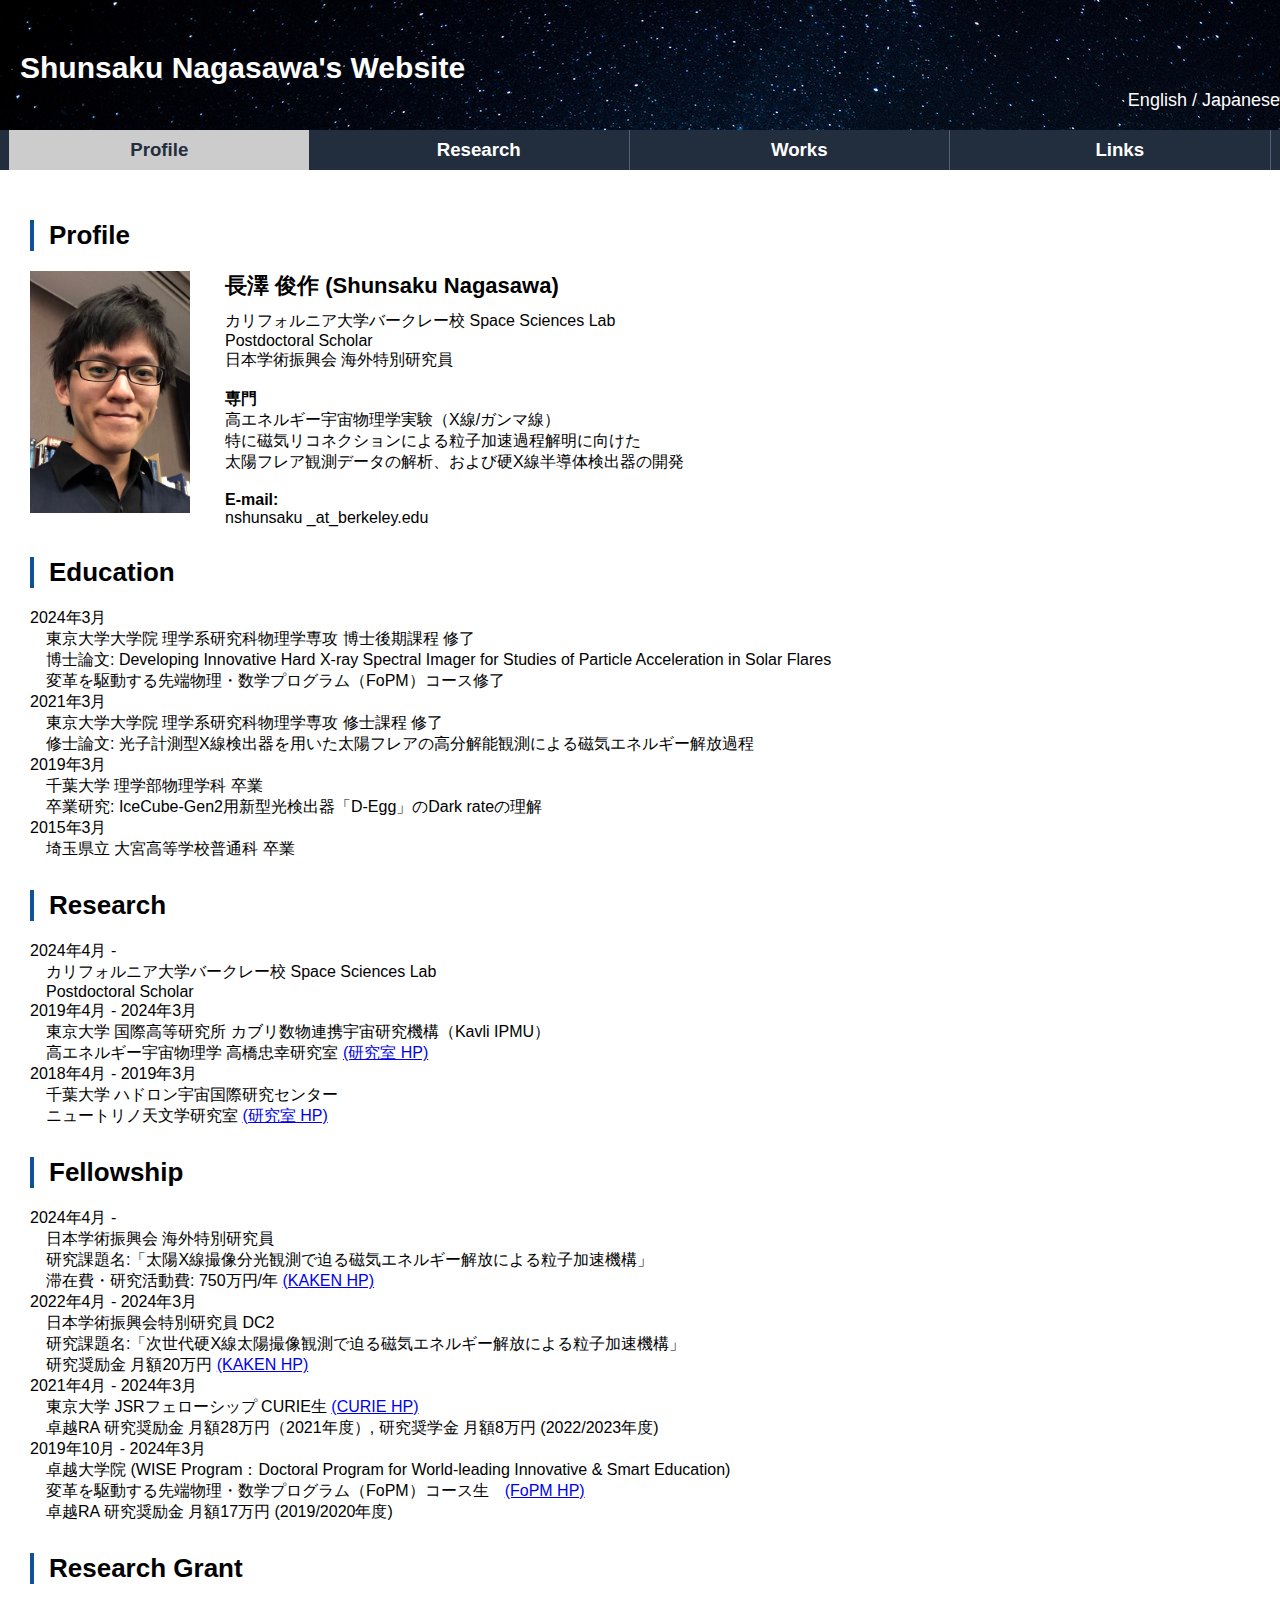
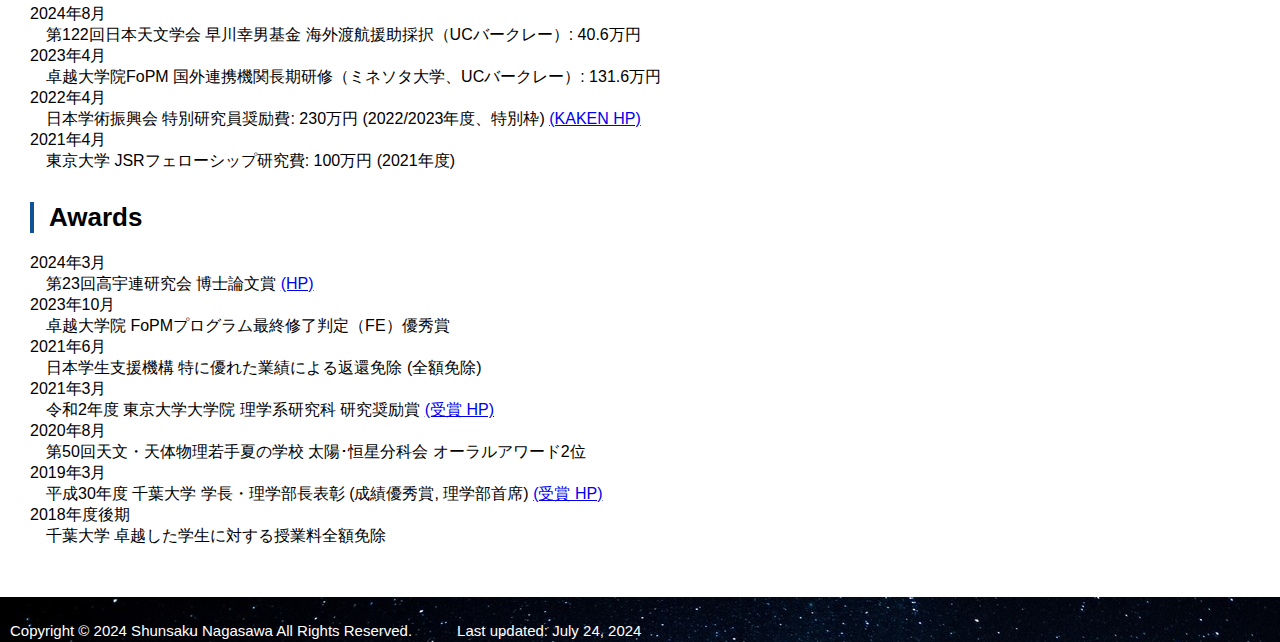
==== index.html @ 5d2abe1d "ver 20240816" ====
<!DOCTYPE html>
<html>
<head>
  <meta charset="utf-8">
  <meta http-equiv="X-UA-Compatible" content="IE=edge">
  <meta name="viewport" content="width=device-width,initial-scale=1">
  <meta name="keywords" content="長澤,俊作,Kavli IPMU,物理,宇宙,ホームページ,Shunsaku,Nagasawa">
  <meta name="description" content="This is a Shunsaku Nagasawa's Website. I'm a PostDoctoral Scholar of Space Sciences Laboratory at the University of California, Berkeley. Main research topic is High-Energy Astrophysics, especially the development of hard X-ray detector and the analysis of observational data of solar flares.">
  <title>Shunsaku Nagasawa's Website</title>
  <Link rel="stylesheet" href="css/style.css">
  <script src="https://code.jquery.com/jquery-3.2.1.min.js"></script>
  <script type="text/javascript" src="js/script.js"></script>
</head>
<body>
  <header>
  <h1 class="bg"><br>
    Shunsaku Nagasawa's Website<br>
  </h1>
  <h6><p align="right" style="color:white"><a class="noline" href="./en/index.html">English</a> / <a class="noline" href="./index.html">Japanese</a>　</p> </h6>
  </header>

  <div class="tab-area">
    <div class="tab active">
      Profile
    </div>
    <div class="tab">
      Research
    </div>
    <div class="tab">
      Works
    </div>
    <div class="tab">
      Links
    </div>
  </div>
  </div>
  <div class="content-area">
    <article>
    <div class="content show">
      <h2>Profile</h2>
      <section>
      <figure1><img src="image/profile_picture.jpg" alt="Profile Picture" width="160" height="242"></figure1>
      <h3>長澤 俊作 (Shunsaku Nagasawa)</h3>
      <p>
        カリフォルニア大学バークレー校 <br class="br-sp"/>Space Sciences Lab<br>
        Postdoctoral Scholar<br>
        日本学術振興会 海外特別研究員<br>
      </p>
      <p><br>
        <h4>専門</h4>
        高エネルギー宇宙物理学実験（X線/ガンマ線）<br>
        特に磁気リコネクションによる粒子加速過程<br class="br-sp"/>解明に向けた<br class="br-pc"/>太陽フレア観測データの解析、<br class="br-sp"/>および硬X線半導体検出器の開発
      </p>
      <p><br>
        <h4>E-mail:</h4>
        nshunsaku _at_berkeley.edu
      </p>
      <!-- <p><br>
        <h4>Research Map: </h4>
        <a href="https://researchmap.jp/shunsaku_nagasawa" target="_blank"> https://researchmap.jp/shunsaku_nagasawa</a><br>
      </p> -->
      </section>
      <section style="clear:both;">
       <h2>Education</h2>
       <p>
        2024年3月 <br>
         <p class="htab">東京大学大学院 理学系研究科物理学専攻<br class="br-sp"/> 博士後期課程 修了<br>
         博士論文: Developing Innovative Hard X-ray Spectral Imager for Studies of Particle Acceleration in Solar Flares<br>
         変革を駆動する先端物理・数学プログラム（FoPM）コース修了<br></p>
         2021年3月 <br>
         <p class="htab">東京大学大学院 理学系研究科物理学専攻<br class="br-sp"/> 修士課程 修了<br>
         修士論文: 光子計測型X線検出器を用いた<br class="br-sp"/>太陽フレアの高分解能観測による<br class="br-sp"/>磁気エネルギー解放過程<br></p>
         2019年3月<br>
         <p class="htab">千葉大学 理学部物理学科 卒業<br>
         卒業研究: IceCube-Gen2用新型光検出器「D-Egg」のDark rateの理解 <br></p>
         2015年3月<br></p>
         <p class="htab">埼玉県立 大宮高等学校普通科 卒業<br></p>
       </p>
      </section>
      <section>
        <h2>Research</h2>
        <p>
          2024年4月 - <br>
          <p class="htab">カリフォルニア大学バークレー校 <br class="br-sp"/>Space Sciences Lab<br>
          Postdoctoral Scholar<br></p>
          2019年4月 - 2024年3月<br>
          <p class="htab">東京大学 国際高等研究所<br class="br-sp"/> カブリ数物連携宇宙研究機構（Kavli IPMU）<br>
          高エネルギー宇宙物理学 高橋忠幸研究室
           <a href="https://member.ipmu.jp/takahashi_lab_UT/" target="_blank">(研究室 HP)</a> <br></p>
          2018年4月 - 2019年3月<br>
          <p class="htab">千葉大学 ハドロン宇宙国際研究センター<br>
          ニュートリノ天文学研究室
          <a href="http://www.icehap.chiba-u.jp/education/laboratory/yoshidalab.html" target="_blank">(研究室 HP)</a><br>
        </p>
      </section>
      <section>
        <h2>Fellowship</h2>
        <p>
          2024年4月 - <br>
          <p class="htab">日本学術振興会 海外特別研究員<br>
            研究課題名:「太陽X線撮像分光観測で迫る磁気エネルギー解放による粒子加速機構」<br>
            滞在費・研究活動費: 750万円/年 <a href="https://kaken.nii.ac.jp/ja/grant/KAKENHI-PROJECT-22J12583/" target="_blank">(KAKEN HP)</a><br></p>
          2022年4月 - 2024年3月<br>
          <p class="htab">日本学術振興会特別研究員 DC2<br>
            研究課題名:「次世代硬X線太陽撮像観測で迫る磁気エネルギー解放による粒子加速機構」<br>
            研究奨励金 月額20万円 <a href="https://kaken.nii.ac.jp/ja/grant/KAKENHI-PROJECT-22KJ0873/" target="_blank">(KAKEN HP)</a><br></p>
          2021年4月 - 2024年3月<br>
          <p class="htab">東京大学 JSRフェローシップ CURIE生 <a href="https://curie.phys.s.u-tokyo.ac.jp/" target="_blank">(CURIE HP)</a><br>
          卓越RA 研究奨励金 月額28万円（2021年度）, 研究奨学金 月額8万円 (2022/2023年度)
          </p>
          2019年10月 - 2024年3月<br>
          <p class="htab">卓越大学院 <br class="br-sp"/>(WISE Program：Doctoral Program for World-leading Innovative & Smart Education)<br>
          変革を駆動する先端物理・数学プログラム（FoPM）コース生　<a href="https://www.s.u-tokyo.ac.jp/ja/FoPM/" target="_blank">(FoPM HP)</a><br>
          卓越RA 研究奨励金 月額17万円 (2019/2020年度)
        </p>
        </p>
      </section>
      <section>
        <h2>Research Grant</h2>
        <p>
          2024年8月<br>
          <p class="htab">第122回日本天文学会 早川幸男基金 海外渡航援助採択（UCバークレー）: 40.6万円<br></p>
          2023年4月<br>
          <p class="htab">卓越大学院FoPM 国外連携機関長期研修（ミネソタ大学、UCバークレー）: 131.6万円<br></p>
          2022年4月<br>
          <p class="htab">日本学術振興会 特別研究員奨励費: 230万円 (2022/2023年度、特別枠) <a href="https://kaken.nii.ac.jp/ja/grant/KAKENHI-PROJECT-22KJ0873/" target="_blank">(KAKEN HP)</a><br></p>
          2021年4月<br>
          <p class="htab">東京大学 JSRフェローシップ研究費: 100万円 (2021年度)<br>
        </p>
        </p>
      </section>
      <section>
         <h2>Awards</h2>
         <p>
          2024年3月<br>
          <p class="htab">第23回高宇連研究会 博士論文賞
          <a href="https://heapa.isas.jaxa.jp/workshop/" target="_blank">(HP)</a> <br></p>
          2023年10月<br>
          <p class="htab">卓越大学院 FoPMプログラム最終修了判定（FE）優秀賞</p>
           2021年6月<br>
           <p class="htab">日本学生支援機構<br class="br-sp"/> 特に優れた業績による返還免除 (全額免除)<br></p>
           2021年3月<br>
           <p class="htab">令和2年度 東京大学大学院 理学系研究科<br class="br-sp"/> 研究奨励賞
             <a href="https://warp.ndl.go.jp/info:ndljp/pid/12972979/www.s.u-tokyo.ac.jp/ja/awards/encouragement/R2.html" target="_blank">(受賞 HP)</a> <br></p>
           2020年8月<br>
           <p class="htab">第50回天文・天体物理若手夏の学校<br class="br-sp"/> 太陽･恒星分科会 オーラルアワード2位 <br></p>
           2019年3月<br>
           <p class="htab">平成30年度 千葉大学<br class="br-sp"/> 学長・理学部長表彰 (成績優秀賞, 理学部首席)
           <a href="https://www.chiba-u.ac.jp/campus-life/commendation/commendation_01.html" target="_blank">(受賞 HP)</a> <br></p>
           2018年度後期<br>
           <p class="htab">千葉大学<br class="br-sp"/> 卓越した学生に対する授業料全額免除<br></p>
         </p>
       </section>
     </div>
   </article>

     <article>
       <div class="content">
         Under Construction...
       <!-- <h2>FOXSI Sounding Rocket</h2>
         <p> <figure2><img src="image/FOXSI.jpg" alt="Profile Picture" width="1200" height="400"></figure2>  <br> <br></p>
          <h7>
           <p>
           　宇宙における粒子加速に伴う非熱的放射は、超新星残骸や活動銀河核、銀河団など様々なプラズマスケールで観測されている。これらを理解する枠組みとしてこれまではフェルミによる衝撃波統計加速が応用されてきたが、かに星雲のGeVフレアでの短時間の電子加速 (Abdo et al. 2011) など 依然として説明できない観測結果も多く、近年は磁気リコネクションによる直接加速を用いたモデルが強く主張されている。<br>
           　磁気リコネクションとは反平行成分を持つ磁力線がつなぎ変わることで、磁気エネルギーが効率的に熱や粒子の加速エネルギーに変換される。一方、解放される磁気エネルギーの大きさや、加速電子への分配比率など未だ多くが謎のままである。その中で、太陽フレアは多波長で明るく、放射領域を空間的に分解できることから検証場所として最適な観測対象である。特に、磁気リコネクションとそれに伴う粒子加速や加熱・冷却過程を理解する上で、加速された電子による硬X線帯（> 10 keV）での非熱的放射と、加熱されたプラズマによる軟X線帯（< 10 keV）での熱的放射、各々の性質と放射機構を解明する事がその第一歩となる。<br>
           　FOXSI（The Focusing Optics X-ray Solar Imager）は、X線ミラーによる集光系と、軟X線、そして我々が開発を担当する硬X線焦点面検出器を組み合わせることで、フレアの直接撮像観測を実現し、粒子加速機構解明を目指した、日米国際共同太陽観測ロケット実験である。これまで静穏領域を対象に3回の打ち上げに成功し、 2024年には4回目の打ち上げFOXSI-4が打ち上げ予定である。FOXSI-4はNASAによる初の「Flare Campaign」として実施され、
           2週間の間ロケットを即時打ち上げ可能状態で待機させ、太陽をリアルタイムでモニターし太陽フレアの発生と同時にロケットを打ち上げることで、フレアの撮像分光観測実現を目指す。それに伴い、新たな要求性能に応じた硬X線焦点面検出器：CdTe半導体両面ストリップ検出器（CdTe-DSD）の開発を進めている。
 -->

   	<br><br><br><br><br><br><br><br><br><br>
    <br><br><br><br><br><br><br><br><br><br>
    <br><br><br><br><br><br><br><br><br><br>
    <br><br><br><br><br><br><br><br><br><br>

     </div>
     </article>

     <div class="content">
     <article>
       <h2>Publication</h2>
       <section>
       <h4>投稿論文（査読付き）</h4>
      <ol> 
         <li><u>S.Nagasawa</u>, T.Minami, S.Watanabe, T.Takahashi<br>
         "Wide-gap CdTe Strip Detectors for High-Resolution Imaging in Hard X-rays"<br>
         Nuclear Instruments and Methods in Physics Research Section A, 1050, 168175, 2023<br>
         DOI: <a href="https://doi.org/10.1016/j.nima.2023.168175" target="_blank">https://doi.org/10.1016/j.nima.2023.168175</a> <br>
         arXiv: <a href="http://arxiv.org/abs/2302.14544" target="_blank">http://arxiv.org/abs/2302.14544</a> <br>
         </li>
        <li>
        <u>S.Nagasawa</u>, T.Kawate, N.Narukage, T.Takahashi, Amir Caspi, Tom Woods<br>
        "Study of Time Evolution of Thermal and Nonthermal Emission from an M-class Solar Flare"<br>
        The Astrophysical Journal, Volume 933, Number 2, 2022<br>
        DOI: <a href="https://iopscience.iop.org/article/10.3847/1538-4357/ac7532" target="_blank">https://iopscience.iop.org/article/10.3847/1538-4357/ac7532</a> <br>
        arXiv: <a href="https://doi.org/10.48550/arXiv.2205.14369" target="_blank">https://doi.org/10.48550/arXiv.2205.14369</a> <br>
      </li>
        <li>
        K.Furukawa, <u>S.Nagasawa*</u>, L.Glesener, M.Katsuragawa, S.Takeda, S.Watanabe, T.Takahashi<br>
        "Imaging and Spectral Performance of a 60 μm Pitch CdTe Double-Sided Strip Detector"<br>
        Nuclear Instruments and Methods in Physics Research Section A, 2020<br>
        D OI: <a href="https://doi.org/10.1016/j.nima.2020.164378" target="_blank">https://doi.org/10.1016/j.nima.2020.164378</a> <br>
        arXiv: <a href="https://arxiv.org/abs/2006.06174" target="_blank">https://arxiv.org/abs/2006.06174</a> <br>
        </li>
        <li>
          T.Minami, M.Katsuragawa, <u>S.Nagasawa</u>, S.Takeda, S.Watanabe, Y.Tsuzuki, T.Takahashi<br>
          "2-mm-thick large-area CdTe double-sided strip detectors for high-resolution spectroscopic imaging of X-ray and gamma-ray with depth-of-interaction sensing"<br>
          Nuclear Instruments and Methods in Physics Research Section A, Volume 1059, 2024<br>
          DOI: <a href="https://doi.org/10.1016/j.nima.2023.169024" target="_blank">https://doi.org/10.1016/j.nima.2023.169024</a> <br>
          arXiv: <a href="https://arxiv.org/abs/2312.07915" target="_blank">https://arxiv.org/abs/2312.07915</a> <br>
        </li>
        <li>
          K.Ninomiya, T. Osawa, K.Terada, T.Wada, <u>S.Nagasawa</u>, I.Chiu, et al. <br>
          "Quantification of bulk elemental composition for C-type asteroid Ryugu samples with nondestructive elemental analysis using muon beam"<br>
          Meteoritics & Planetary Science, 2024<br>
          DOI: <a href="https://doi.org/10.1111/maps.14135" target="_blank">https://doi.org/10.1111/maps.14135</a> <br>
        </li>
        <li>
        T. Osawa, <u>S.Nagasawa</u>, K.Ninomiya, T.Takahashi, T.Nakamura, T.Wada et al.<br>
        "Development of non-destructive elemental analysis system for Hayabusa2 samples using muonic X-rays"<br>
        ACS Earth and Space Chemistry, 7(4), 699-711, 2023<br>
        DOI: <a href="https://doi.org/10.1021/acsearthspacechem.2c00303" target="_blank">https://doi.org/10.1021/acsearthspacechem.2c00303</a><br>
        </li>
        <li>
        T. Nakamura, M. Matsumoto, K. Amano, Y. Enokido et al. (include <u>S.Nagasawa</u>)<br>
        "Formation and evolution of carbonaceous asteroid Ryugu: Direct evidence from returned samples"<br>
        Science, 2022<br>
        DOI: <a href="https://www.science.org/doi/10.1126/science.abn8671" target="_blank">https://doi.org/10.1126/science.abn8671</a><br>
        Press Release: <a href="https://www.ipmu.jp/ja/20220923-Ryugu" target="_blank">https://www.ipmu.jp/ja/20220923-Ryugu</a> <br>
        </li>
        <li>
        J.Duncan, P.S.Athiray, S.Musset, J.Vievering, <u>S.Nagasawa</u>, JC.Buitrago-Casas, L.Glesener,<br>
        T.Takahashi, S.Watanabe, Y.Zhang, S.Christe, A.MacDowell, S.Krucker <br>
        "Modeling Effects of Charge Sharing on the Response of the FOXSI Sounding Rockets"<br>
        Proc. SPIE 12191, X-Ray, Optical, and Infrared Detectors for Astronomy X, 2022<br>
        DOI: <a href="https://doi.org/10.1117/12.2629443" target="_blank">https://doi.org/10.1117/12.2629443</a>
      </li>
        <li>
          I.Chiu, S.Takeda, M.Kajino, A.Shinohara, M.Katsuragawa, <u>S.Nagasawa</u>, R.Tomaru,<br>
          G.Yabu, T.Takahashi, S.Watanabe, S.Takeshita, Y.Miyake, K.Ninomiya <br>
        "Non-destructive 3D imaging method using muonic X-rays and a CdTe double-sided strip detector"<br>
        Scientific Reports volume 12, 2022<br>
        DOI: <a href="https://doi.org/10.1038/s41598-022-09137-5" target="_blank">https://doi.org/10.1038/s41598-022-09137-5</a> <br>
        Press Release: <a href="https://www.ipmu.jp/ja/20220426-Muon" target="_blank">https://www.ipmu.jp/ja/20220426-Muon</a> <br>
      </li>
      </ol>
      <h4>その他解説記事等</h4>
      <ol>
        <li><u>S.Nagasawa</u>, T.Kawate, N.Narukage, T.Takahashi, A.Caspi<br>
          "Utilizing CubeSat Observation Data: Investigating Solar Flare Particle Acceleration Mechanisms through MinXSS Solar Soft X-ray Spectroscopic Observations"<br>
          The Astronomical Herald EUREKA (天文月報), 2024, <a href="https://www.asj.or.jp/jp/activities/geppou/item/117-7_416.pdf" target="_blank">(URL Link)</a><br>
        </li>
        <li><u>S.Nagasawa</u><br>
          "Thermal/Nonthermal with MinXSS and RHESSI"<br>
          RHESSI Nuggets, Invited article, 2022, <a href="https://sprg.ssl.berkeley.edu/~tohban/wiki/index.php/Thermal/Nonthermal_with_MinXSS_and_RHESSI" target="_blank">(URL Link)</a><br>
        </li>
      </ol>
     </section>
     <section>
        <h2>Presentation</h2>
        <h4>国際会議（筆頭著者のみ）</h4>
        <ol>
          <li><u>S.Nagasawa</u>, T.Minami, Y. Zhang, A, Pantazides et al.<br>
            "First Direct Focusing Hard X-ray Imaging of M-Class Solar Flare from FOXSI-4 Sounding Rocket Experiment"<br>
            HINODE-17/IRIS-15/SPHERE-3 Joint Science Conference<br>
            Montana State University, USA<br>
            July 2024, Poster presentation<br>
          </li> 
          <li><u>S.Nagasawa</u>, T.Minami, S.Watanabe, T.Takahashet al.<br>
            "Wide-gap CdTe Double-Sided Strip Detectors for High-Resolution Imaging Spectroscopy of Solar Flares in Hard X-rays for FOXSI-4"<br>
            HINODE-17/IRIS-15/SPHERE-3 Joint Science Conference<br>
            Montana State University, USA<br>
            July 2024, Poster presentation<br>
          </li> 
        <li><u>S.Nagasawa</u>, T.Minami, S.Watanabe, T.Takahashi<br>
          "Developing Innovative Hard X-ray Spectral Imager for Studies of Particle Acceleration in Solar Flare"<br>
          International Symposium on Quantum Electronics<br>
          Ito International Research Center, The University of Tokyo, Japan<br>
          February 2024, Poster presentation<br>
        </li>
          <li><u>S.Nagasawa</u>, T.Minami, S.Watanabe, T.Takahashi<br>
            "Wide-Gap CdTe Double-Sided Strip Detectors for High-Resolution Imaging Spectroscopy of Solar Flares in Hard X-rays"<br>
            IEEE 2023 Symposium on Radiation Measurements and Applications (SORMA XIX) <a href="https://rma-symposium.engin.umich.edu/home" target="_blank">(Link)</a><br>
            Mendelssohn Auditorium, University of Michigan, Ann Arbor/U.S.<br>
            May 2023, Contributed talk (Peer-reviewed)<br>
          </li>
          <li><u>S.Nagasawa</u>, T.Minami, S.Watanabe, T.Takahashi<br>
            "Wide-Gap CdTe Double-Sided Strip Detectors for High-Resolution Imaging Spectroscopy of Solar Flares in Hard X-rays"<br>
            Interdisciplinary Science Conference in Okinawa (ISCO 2023) -Physics and Mathematics meet Medical Science- <a href="https://indico.ipmu.jp/event/324/" target="_blank">(Link)</a><br>
            OIST Auditorium, OIST, Okinawa/Japan<br>
            February 2023, Poster presentation<br>
          </li>
          <li><u>S.Nagasawa</u><br>
            "Solar Flare: A Key to Understanding the Energetic Universe"<br>
            FoPM International Symposium <a href="https://indico.ipmu.jp/event/420/" target="_blank">(Link)</a><br>
            Ito Hall, the University of Tokyo, Hongo/Japan <br>
            February 2023, Contributed talk<br>
          </li>
          <li><u>S.Nagasawa</u>, T.Minami, S.Watanabe, T.Takahashi<br>
            "Imaging and Spectral Performance of Wide-gap CdTe Double-Sided Strip Detectors for FOXSI-4 Sounding Rocket Experiment"<br>
            The 4th Workshop on Quantum Beam Imaging (QBI2022) <a href="https://lambda.phys.tohoku.ac.jp/QBI2022/" target="_blank">(Link)</a><br>
            Administrative Headquaters building, RIKEN, Wako/Japan <br>
            September 2022, Contributed talk<br>
          </li>
          <li><u>S.Nagasawa</u>, K.Mine, P.Cox, T.Melia, T.Mizuno, M.Numazawa, T.Takahashi, V.Takhistov, G.White, H.Yoneda<br>
            "Population Distribution of Smallest Jovian Trojan Asteroids from Gamma-ray Albedo"<br>
            Fermi-LAT Collaboration Meeting 2022 Fall <a href="https://agenda.infn.it/event/31686/" target="_blank">(Link)</a><br>
            On-line participation<br>
            September 2022, Contributed talk<br>
          </li>
          <li><u>S.Nagasawa</u>, T.Minami, S.Watanabe, T.Takahashi<br>
            "Imaging and Spectral Performance of Wide-gap CdTe Double-Sided Strip Detectors"<br>
            9th Conference on New Developments in Photodetection (NDIP20) <a href="https://www.ndip.fr" target="_blank">(Link)</a><br>
            Aube conference centre, Troyes/France<br>
            July 2022, Contributed talk (Peer-reviewed)<br>
          </li>
          <li><u>S.Nagasawa</u>, T.Minami, S.Watanabe, T.Takahashi<br>
            "Wide-gap CdTe Strip Detectors for High-Resolution Imaging in Hard X-rays"<br>
            2021 IEEE Nuclear Science Symposium and Medical Imaging Conference (IEEE NPSS) <a href="https://nssmic.ieee.org/2021/" target="_blank">(Link)</a><br>
            On-line participation<br>
            October 2021, Contributed talk (Peer-reviewed)<br>
          </li>
          <li><u>S.Nagasawa</u>, K.Furukawa, L.Glesener, M.Katsuragawa, S.Takeda, S.Watanabe, T.Takahashi<br>
            "Imaging and Spectral Performance of a 60 μm Pitch CdTe Double-Sided Strip Detector"<br>
            12th International "Hiroshima" Symposium on the Development and Application of Semiconductor Tracking Detectors (HSTD12) <a href="https://indico.cern.ch/event/803258/" target="_blank">(Link)</a><br>
            International Conference Center Hiroshima<br>
            December 2020, Contributed talk (Peer-reviewed)<br>
          </li>
          <li><u>S.Nagasawa</u>, T.Kawate, N.Narukage, T.Takahashi, Amir Caspi, Tom Woods<br>
            "Study of Time Evolution of Thermal and Non-Thermal Emission from the M-Class Solar Flare"<br>
            SolFER Spring 2021 Meeting <a href="https://agenda.infn.it/event/26094/overview" target="_blank">(Link)</a><br>
            On-line participation<br>
            May 2021, Contributed talk (Peer-reviewed)<br>
          </li>
          <li><u>S.Nagasawa</u>, T.Kawate, N.Narukage, T.Takahashi, Amir Caspi, Tom Woods<br>
            "Time Evolution of Thermal and Non-thermal Emission from M7.6 Class Flare Observed with MinXSS and RHESSI"<br>
            RHESSI-20 Workshop: Preparing for the Next Decade in High-Energy Solar Physics Research <a href="https://agenda.infn.it/event/25934/" target="_blank">(Link)</a><br>
            On-line participation<br>
            July 2021, Contributed talk and discussion<br>
          </li>
          <li><u>S.Nagasawa</u><br>
            Imaging and spectral performance of a 60 μm pitch CdTe double-sided strip detector for the FOXSI sounding rocket experiment"<br>
            The Cosmos at High Energies: Exploring Extreme Physics through Novel Instrumentation <a href="https://indico.ipmu.jp/event/302/" target="_blank">(Link)</a> <br>
            Kavli IPMU, The University of Tokyo<br>
            October 2020, Poster presentation<br><br>
          </li>
        </ol>
        <h4>国内会議（口頭発表、筆頭著者のみ）</h4>
        <ol>
          <li><u>長澤俊作</u><br>
            "太陽フレア粒子加速研究のための革新的硬X線撮像分光検出器の開発"<br>
            第23回高宇連研究会 (高宇連博士論文発表会・研究会), 京都大学+オンライン開催, 2023年3月<br>
          </li>
        <li>
          <u>長澤俊作</u>, 高橋忠幸, 渡辺伸, Lindsay Glesener, Athanasios Pantazides, 他FOXSI-4チーム<br>
          "太陽観測ロケット実験FOXSI-4: 物理計測用FPGAボードと通信規格SpaceWireを用いたデータ取得システムの構築"<br>
          日本天文学会 2023年秋季年会, 名古屋大学, 2023年9月<br>
          </li>
          <li><u>長澤俊作</u>, 南喬博, 高橋忠幸, 渡辺伸, 新井翔大, 岩田季也, 小高裕和, 高嶋聡, 加島颯太, 佐藤慶暉, 清水里香, 成影典之<br>
            "太陽観測ロケット実験FOXSI-4に向けたワイドギャップCdTeストリップ検出器の開発と性能評価III"<br>
            日本天文学会 2023年春季年会, 立教大学, 2023年3月<br>
          </li>
          <li><u>長澤俊作</u>, 峰海里, Peter Cox, Tom Melia, 水野恒史, 沼澤正樹, 高橋忠幸, Volodymyr Takhistov, Graham White, 米田浩基 <br>
            "Fermi-LATによる木星トロヤ群からのガンマ線アルベド放射と小惑星サイズ分布への制限"<br>
            日本天文学会 2022年秋季年会, 新潟大学, 2022年9月<br>
          </li>
          <li><u>長澤俊作</u>, 南喬博, 高橋忠幸, 渡辺伸, 市橋正裕, 岩田季也, 小高裕和, 高嶋聡, 谷本敦, 丹波翼, 渡邊泰平, 神谷好郎, 成影典之<br>
            "太陽観測ロケット実験FOXSI-4に向けたワイドギャップCdTeストリップ検出器の開発と性能評価II"<br>
            日本天文学会 2022年春季年会, オンライン開催, 2022年3月<br>
          </li>
          <li><u>長澤俊作</u>, 南喬博, 高橋忠幸, 渡辺伸<br>
            "太陽観測ロケット実験FOXSI-4に向けたワイドギャップCdTeストリップ検出器の開発と性能評価"<br>
            日本天文学会 2021年秋季年会, オンライン開催, 2021年9月<br>
          </li>
          <li><u>長澤俊作</u><br>
            "Exploring Magnetic Energy Release in Solar Flares from High-Resolution Observation with Photon-Counting X-ray Detectors"<br>
            第20回高宇連研究会 (高宇連博士論文発表会・研究会), オンライン開催, 2021年3月<br>
          </li>
          <li><u>長澤俊作</u>, 高橋忠幸, 成影典之, 川手朋子, Amir Caspi, Tom Woods<br>
            "超小型衛星を用いた太陽フレアからの熱的・非熱的放射の時間発展の研究Ⅲ"<br>
            日本天文学会 2021年春季年会, オンライン開催, 2021年3月<br>
          </li>
          <li><u>長澤俊作</u>, 高橋忠幸, 成影典之, 川手朋子, Amir Caspi, Tom Woods<br>
            "超小型衛星を用いた太陽フレアからの熱的・非熱的放射の時間発展の研究Ⅱ"<br>
            日本天文学会 2020年秋季年会, オンライン開催, 2020年9月<br>
          </li>
          <li><u>長澤俊作</u><br>
            "超小型衛星で迫る太陽フレアからの熱的・非熱的放射の時間発展と粒子加速"<br>
            第50回 天文・天体物理若手夏の学校, オンライン開催, 2020年8月<br>
          </li>
          <li><u>長澤俊作</u>, 高橋忠幸, 成影典之, 川手朋子, Amir Caspi, Tom Woods<br>
            "超小型衛星を用いた太陽フレアからの熱的・非熱的放射の時間発展の研究"<br>
            日本天文学会 2020年春季年会, オンライン開催, 2020年3月<br><br>
          </li>
        </ol>
        <h4>国内会議（ポスター発表、筆頭著者のみ）</h4>
        <ol>
          <li><u>長澤俊作</u>, 南喬博, 高橋忠幸, 渡辺伸, 他FOXSI-4チーム<br>
            "太陽フレアX線集光撮像分光観測ロケット実験FOXSI-4: Wide-gap CdTe両面ストリップ検出器の開発"<br>
            第23回宇宙科学シンポジウム, オンライン開催, 2023年1月<br>
          </li>
          <li><u>長澤俊作</u>, 高橋忠幸, 渡辺伸, Lindsay Glesener, Athanasios Pantazides, 他FOXSI-4チーム<br>
            "太陽フレアX線集光撮像分光観測ロケット実験FOXSI-4: SpaceWireを用いたデータ取得システムの構築とテストモジュールの開発"<br>
            第23回宇宙科学シンポジウム, オンライン開催, 2023年1月<br>
          </li>
          <li><u>長澤俊作</u><br>
            "Imaging and spectral performance of a 60 μm pitch CdTe double-sided strip detector for the FOXSI sounding rocket experiment"<br>
            新学術領域「クラスター階層」「量子ビーム応用」合同検出器 ワークショップ, 東北大学, 2019年9月<br>
          </li>
          <li><u>長澤俊作</u><br>
            "太陽観測ロケット実験 FOXSI-3 用両面ストリップ CdTe 検出器の性能評価"<br>
            第49回 天文・天体物理若手夏の学校, ロワジールホテル豊橋, 2019年8月<br><br>
          </li>
        </ol>
        <h4>その他セミナー</h4>
        <ol>
          <li><u>長澤俊作</u><br>
            "太陽フレアにおけるX線分光観測解析 -非熱的放射の時間変動とTwo-zone Fokker-Planckモデル計算-"<br>
            X線集光撮像分光観測で挑む太陽フレア高エネルギー現象の理解, 東京大学Kavli IPMU, 2023年2月<br>
          </li>
          <li><u>長澤俊作</u><br>
            "次世代X線太陽観測で迫る磁気エネルギー解放による粒子加速機構II"<br>
            2023年度CURIE生研究発表会, オンライン開催, 2023年6月<br>
          </li>
          <li><u>Shunsaku Nagasawa</u><br>
            “Wide-band X-ray spectral analysis with MinXSS and RHESSI”<br>
            Space Physics Seminar, University of Minnesota, 2023年5月, <a href="https://cse.umn.edu/physics/space-physics-seminar" target="_blank">(Link)</a><br>
          </li>
          <li><u>長澤俊作</u><br>
            “Study of Time Evolution of Thermal and Nonthermal Emission from an M-class Solar Flare”<br>
            FOXSI太陽X線集光撮像分光観測データ解析研究会, 名古屋大学, 2023年3月<br>
          </li>
          <li><u>長澤俊作</u><br>
            “XSPECによる太陽X線スペクトル解析”<br>
            FOXSI太陽X線集光撮像分光観測データ解析研究会, 名古屋大学, 2023年3月<br>
          </li>
          <li><u>長澤俊作</u><br>
            "次世代X線太陽観測で迫る磁気エネルギー解放による粒子加速機構"<br>
            2022年度CURIE生研究発表会, オンライン開催, 2022年8月<br>
          </li>
          <li><u>Shunsaku Nagasawa</u><br>
            "Constraints on the Gamma-ray Emission from the Jupiter Trojan Region with Fermi-LAT"<br>
             Fermi-LAT Galactic Science and New Physics Group Meeting, オンライン開催, 2022年4月<br>
          </li>
          <li><u>長澤俊作</u><br>
            "MinXSSとRHESSIを用いた広X線帯域スペクトル解析"<br>
             PhoENiX科学検討会, オンライン開催, 2021年4月<br>
          </li>
          <li><u>長澤俊作</u><br>
            "太陽フレア観測で迫る磁気リコネクションに伴う粒子加速機構"<br>
             4PMセミナー研究紹介, オンライン開催, 2021年3月<br><br>
          </li>
        </ol>
      <h2>Outreach</h2>
      <section>
      <h4>出版物・解説</h4>
      <ol>
        <li>
          くもん STEM ナビサイエンスシリーズ 全10巻, 翻訳協力者, 巻末コラムの執筆<br><br>
        </li>
     </ol>
     <h4>一般向け講演</h4>
     <ol>
       <li>"観測ロケット「FOXSI」で挑む! 太陽の謎"<br>
         「初開催！宇宙万博」絵画教室＆アストロトーク, 手作り科学館 Exedra, 2019年8月4日
       </li>
       <li>"令和の時代の宇宙観測技術"<br>
         柏の葉イノベーションフェス 天文講座, 2019年10月26日<br>
       </li>
       <li>"観測ロケットで迫る! 太陽の謎"<br>
         柏市青少年相談員連絡協議会主催 オンライン講座, 2021年6月6日
       </li>
       <li>"観測ロケットで迫る! 激しい宇宙の姿"<br>
         令和3年「宇宙の日」記念 全国小・中学生作文絵画コンテスト 受賞記念公演, 手作り科学館 Exedra, 2022年2月13日
       </li>
       <li>"太陽から迫る激しい宇宙の姿"<br>
         2022年かしわ太陽系ウォーク講演会 ~研究者に会いに行こう!~, 京北ホール, 2022年11月27日
       </li>
    </ol>
    </section>
  </div>

  <article>
    <div class="content">
    <h2>東京大学</h2>
    <h5>  
      <p>
        東京大学 <a href="https://www.u-tokyo.ac.jp/ja/index.html" target="_blank">(Link)</a><br><br>
        東京大学 理学部物理学科/大学院理学系研究科物理学専攻　<a href="https://www.phys.s.u-tokyo.ac.jp" target="_blank">(Link)</a><br><br>
        東京大学 国際高等研究所 カブリ数物連携宇宙研究機構（Kavli IPMU） <a href="https://www.ipmu.jp/ja" target="_blank">(Link)</a><br><br>
        Kavli IPMU 高橋忠幸研究室（宇宙物理学実験・ガンマ線イメージング） <a href="https://member.ipmu.jp/takahashi_lab_UT/" target="_blank">(Link)</a><br><br>
        卓越大学院 変革を駆動する先端物理・数学プログラム (FoPM) <a href="https://www.s.u-tokyo.ac.jp/ja/FoPM/" target="_blank">(Link)</a><br><br>
        JSR・東京大学協創拠点CURIE <a href="https://curie.phys.s.u-tokyo.ac.jp" target="_blank">(Link)</a><br><br>
      </p>
    </h5>
    <h2>千葉大学</h2>
    <h5>
      <p>
        千葉大学 理学部物理学科/大学院融合理工学府物理学コース <a href="http://physics.s.chiba-u.ac.jp" target="_blank">(Link)</a><br><br>
        千葉大学 ハドロン宇宙国際研究センター ニュートリノ天文学研究室 <a href="http://www.icehap.chiba-u.jp/education/laboratory/yoshidalab.html" target="_blank">(Link)</a><br><br>
      </p>
    </h5>
    <h2>FOXSI / PhoENiX 実験</h2>
    <h5>
      <p>
        FOXSI Sounding Rocket Project ミネソタ大学 HP <a href="http://foxsi.umn.edu" target="_blank">(Link)</a><br><br>
        PhoENiX Project HP <a href="https://phoenix-project.science" target="_blank">(Link)</a><br><br>
      </p>
    </h5>
	<br><br><br><br><br><br><br><br><br><br>
  </div>
  </article>
  </div>
  <!-- </div> -->

  <footer class="bg">
    <p><br>   Copyright ©︎ 2024 Shunsaku Nagasawa<br class="br-sp"/> All Rights Reserved.　　　Last updated: July 24, 2024<br></p>
  </footer>
</body>
</html>
---- css/style.css ----
@charset "utf-8";

.noline {
  text-decoration:none;
  color: white;
}
h6 {
    padding-bottom: 7px;
    font-size: 18px;
    font-weight: 400;
    border-width: 0 0 1px 0;
    line-height: 20px;
    margin-left: 0px;
  /* border-style: solid; */
  border-color: #e6e6e6;
}




a:hover {
    text-decoration: underline;
  }

@media screen and (min-width: 479px) {
* {
  margin: 0;
  padding: 0;
}
.br-pc { display:block; }
.br-sp { display:none; }
.tab-sp { display:none; }


  .htab {
        margin-left: 16px;
    }

  ol {
    padding-right: 10px;
    padding-left: 30px;
    padding-top: 5px;
    padding-bottom: 0px;
    line-height: 1.3
  }
  ol li {
  padding-top:0px;
  padding-bottom:7px;
}


body {
  width: 100%;
  font-family: arial, sans-serif;
}


figure1 {
	float: left;
	margin: 0 15px 30px 0;
	/* width: 20%; */
	width: 180px;
}

h1 {
    height: auto;
    /* margin: 20px 0 0 10px; */
    padding: 0;
    text-align: left;
    color: #000;
    font-size: 30px;
    font-weight: bold;
    border-top: 0;
    line-height: 1.5;
}
.bg {
    color: white;
    clear:both;
}

h2 {
  margin: 30px 0 20px 0;
  padding: 0 0 0 15px;
  font-size: 26px;
  font-weight: bold;
  border-width: 0 0 0 4px;
  border-style: solid;
  border-color: #0f5296;
}

article {
  margin: 30px 100px 50px 0;
  padding: 0 0 0 30px;

}

h3 {
    padding-bottom: 10px;
    font-size: 22px;
    font-weight: bold;
  border-width: 0 0 1px 0;
  /* border-style: solid; */
  border-color: #e6e6e6;
}

h5 {
    padding-bottom: 7px;
    font-size: 18px;
    font-weight: 400;
    border-width: 0 0 1px 0;
    line-height: 20px;
  /* border-style: solid; */
  border-color: #e6e6e6;
}



footer{
    height: auto;
    background-image: url("../image/star.jpg");
    /* margin: 40px 40px 10px 10px; */
    margin: 0px 0px 0px 0px;
    padding: 0 0 0 10px;
    color: #000;
    font-size: 15px;
    border-top: 0;
    line-height: 1.5;
}
header {
    height: 130px;
    background-image: url("../image/star.jpg");
    /* margin: 10px 40px 10px 10px; */
    margin: 0px 0px 0px 0px;
    padding: 0 0 0 20px;
    color: #000;
    font-size: 15px;
    border-top: 0;
    line-height: 1.5;
}

.bg_foot {
    background-repeat:  no-repeat;
    background-size: 100% 350%;
    color: white;
}




.tab-area {
  display: flex;
  justify-content: space-around;
  background-color: #222e3e;
  cursor: pointer;
}


.tab-area .tab{
    font-size: 14pt;
    width: 300px;
    height: 40px;
    line-height: 40px;
    font-weight: 700;
    text-align: center;
    color: white;
    border-right: 1px solid #50637b;
    border-left: 1px solid #222e3e;
}

.tab-area .tab.active{
    background-color: #ccc;
    color: #222e3e;
    border: none;

}
.content-area .content{
    display: none;
  }
.content-area .content.show{
    margin-top: 50px;
    display: block;
}


}




@media screen and (max-width: 479px){

  * {
    margin: 0;
    padding: 0;
  }

  body {
    width: 100%;
    font-family: arial, sans-serif;
  }

  .br-pc { display:none; }
  .br-sp { display:block; }
  .tab-sp {display:inline;  }


  .htab {
        margin-left: 16px;
    }

    ol {
      padding-right: 5px;
      padding-left: 20px;
      padding-top: 5px;
      padding-bottom: 0px;
      line-height: 1.3
    }
    ol li {
    padding-top:0px;
    padding-bottom:7px;
  }





  figure1 {
  	float: left;
  	margin: 15px 15% 15px 15%;
  	width: 100%;
  }

  h1 {
      height: auto;
      margin: 0;
      padding: 0;
      text-align: left;
      color: #000;
      font-size: 28px;
      font-weight: bold;
      border-top: 0;
      line-height: 1.5;
  }
  .bg {
      color: white;
      clear:both;
  }

  h2 {
    margin: 40px 0 10px 0;
    padding: 0 0 0 15px;
    font-size: 26px;
    font-weight: bold;
    border-width: 0 0 0 4px;
    border-style: solid;
    border-color: #0f5296;
  }

  article {
    margin: 30px 0 50px 0;
    padding: 0 5% 0 5%;

  }

  h3 {
      padding-bottom: 10px;
      font-size: 18px;
      font-weight: bold;
    border-width: 0 0 1px 0;
    /* border-style: solid; */
    border-color: #e6e6e6;
  }

  h5 {
      padding-bottom: 7px;
      font-size: 16px;
      font-weight: 400;
      border-width: 0 0 1px 0;
      line-height: 20px;
    /* border-style: solid; */
    border-color: #e6e6e6;
  }


  footer{
      height: auto;
      background-image: url("../image/star.jpg");
      /* margin: 40px 40px 10px 10px; */
      margin: 0px 0px 0px 0px;
      padding: 0 5% 0 5%;
      color: #000;
      font-size: 13px;
      border-top: 0;
      line-height: 1.5;
  }
  header {
      height: 150px;
      background-image: url("../image/star.jpg");
      /* margin: 10px 40px 10px 10px; */
      padding: 0 5% 10px 5%;
      color: #000;
      font-size: 15px;
      border-top: 0;
      line-height: 1.5;
  }

  .bg_foot {
      background-repeat:  no-repeat;
      background-size: 100% 350%;
      margin: 0px 15px 0px 15px;
      color: white;
  }


  .tab-area {
    display: flex;
    justify-content: space-around;
    background-color: #222e3e;
    cursor: pointer;
  }


  .tab-area .tab{
      font-size: 14pt;
      width: 300px;
      height: 40px;
      line-height: 40px;
      font-weight: 700;
      text-align: center;
      color: white;
      border-right: 1px solid #50637b;
      border-left: 1px solid #222e3e;
  }

  .tab-area .tab.active{
      background-color: #ccc;
      color: #222e3e;
      border: none;

  }
  .content-area .content{
      display: none;
    }
  .content-area .content.show{
      margin-top: 25px;
      display: block;
  }
}





  figure2 {
  	float: center;
    margin: 0% 0% 100% 0%;; /* 「上」､「右」､「下」､「左」を指定 */
  	width: 100%;
  }

h7 {
  float: center;
      /* padding-left: 30px; */
      font-size: 18px;
      line-height: 22px;
      /* line-height: 20px; */
    /* border-style: solid; */
    border-color: #e6e6e6;
  }

  /* *{
      outline: 2px red solid;
  } */
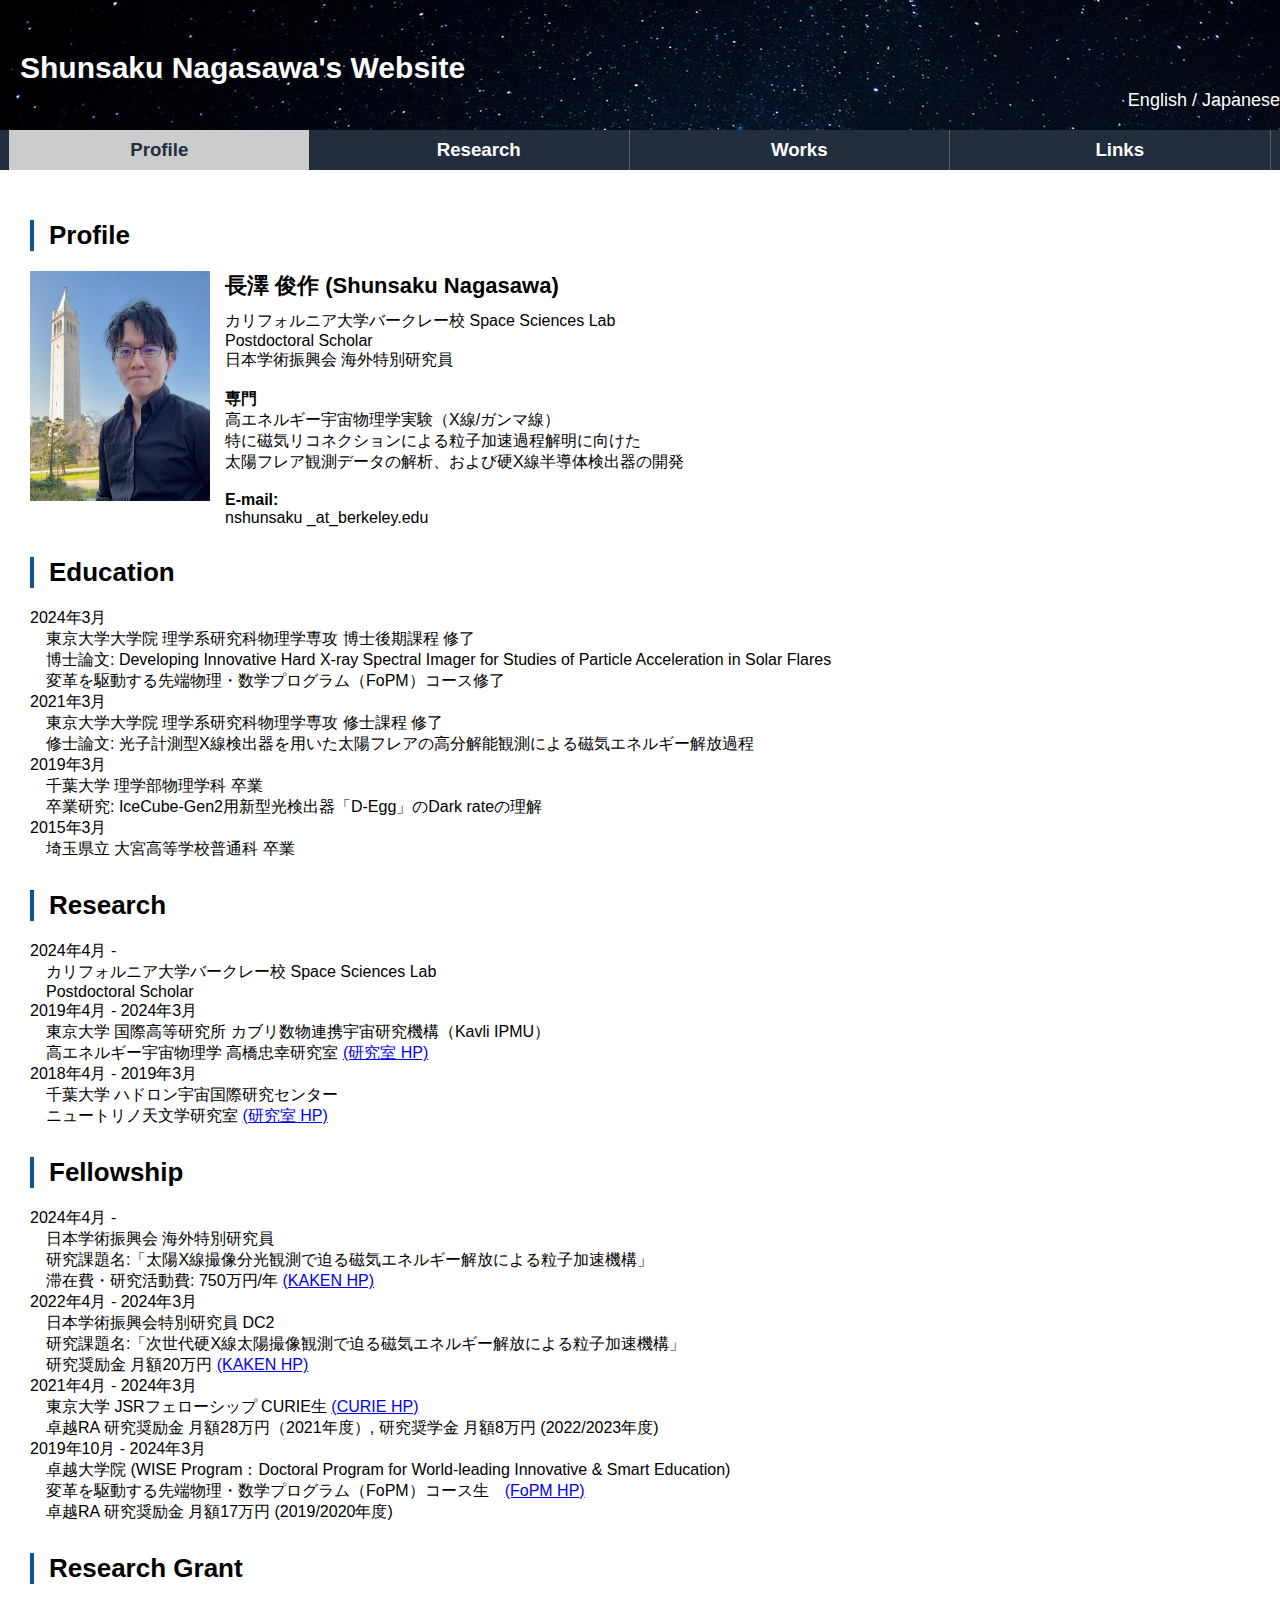
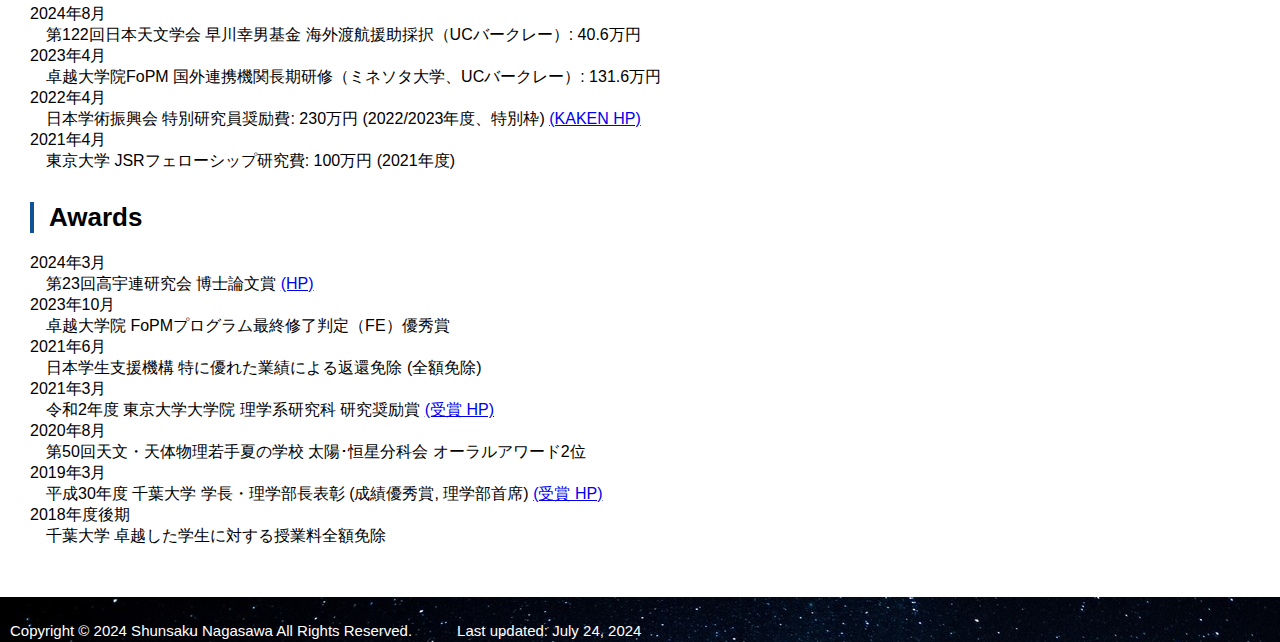
==== commit d2cb1c4c: "Update Pic." ====
--- a/index.html
+++ b/index.html
@@ -40,7 +40,7 @@
     <div class="content show">
       <h2>Profile</h2>
       <section>
-      <figure1><img src="image/profile_picture.jpg" alt="Profile Picture" width="160" height="242"></figure1>
+      <figure1><img src="image/profile_picture.jpg" alt="Profile Picture" width="180" height="230"></figure1>
       <h3>長澤 俊作 (Shunsaku Nagasawa)</h3>
       <p>
         カリフォルニア大学バークレー校 <br class="br-sp"/>Space Sciences Lab<br>
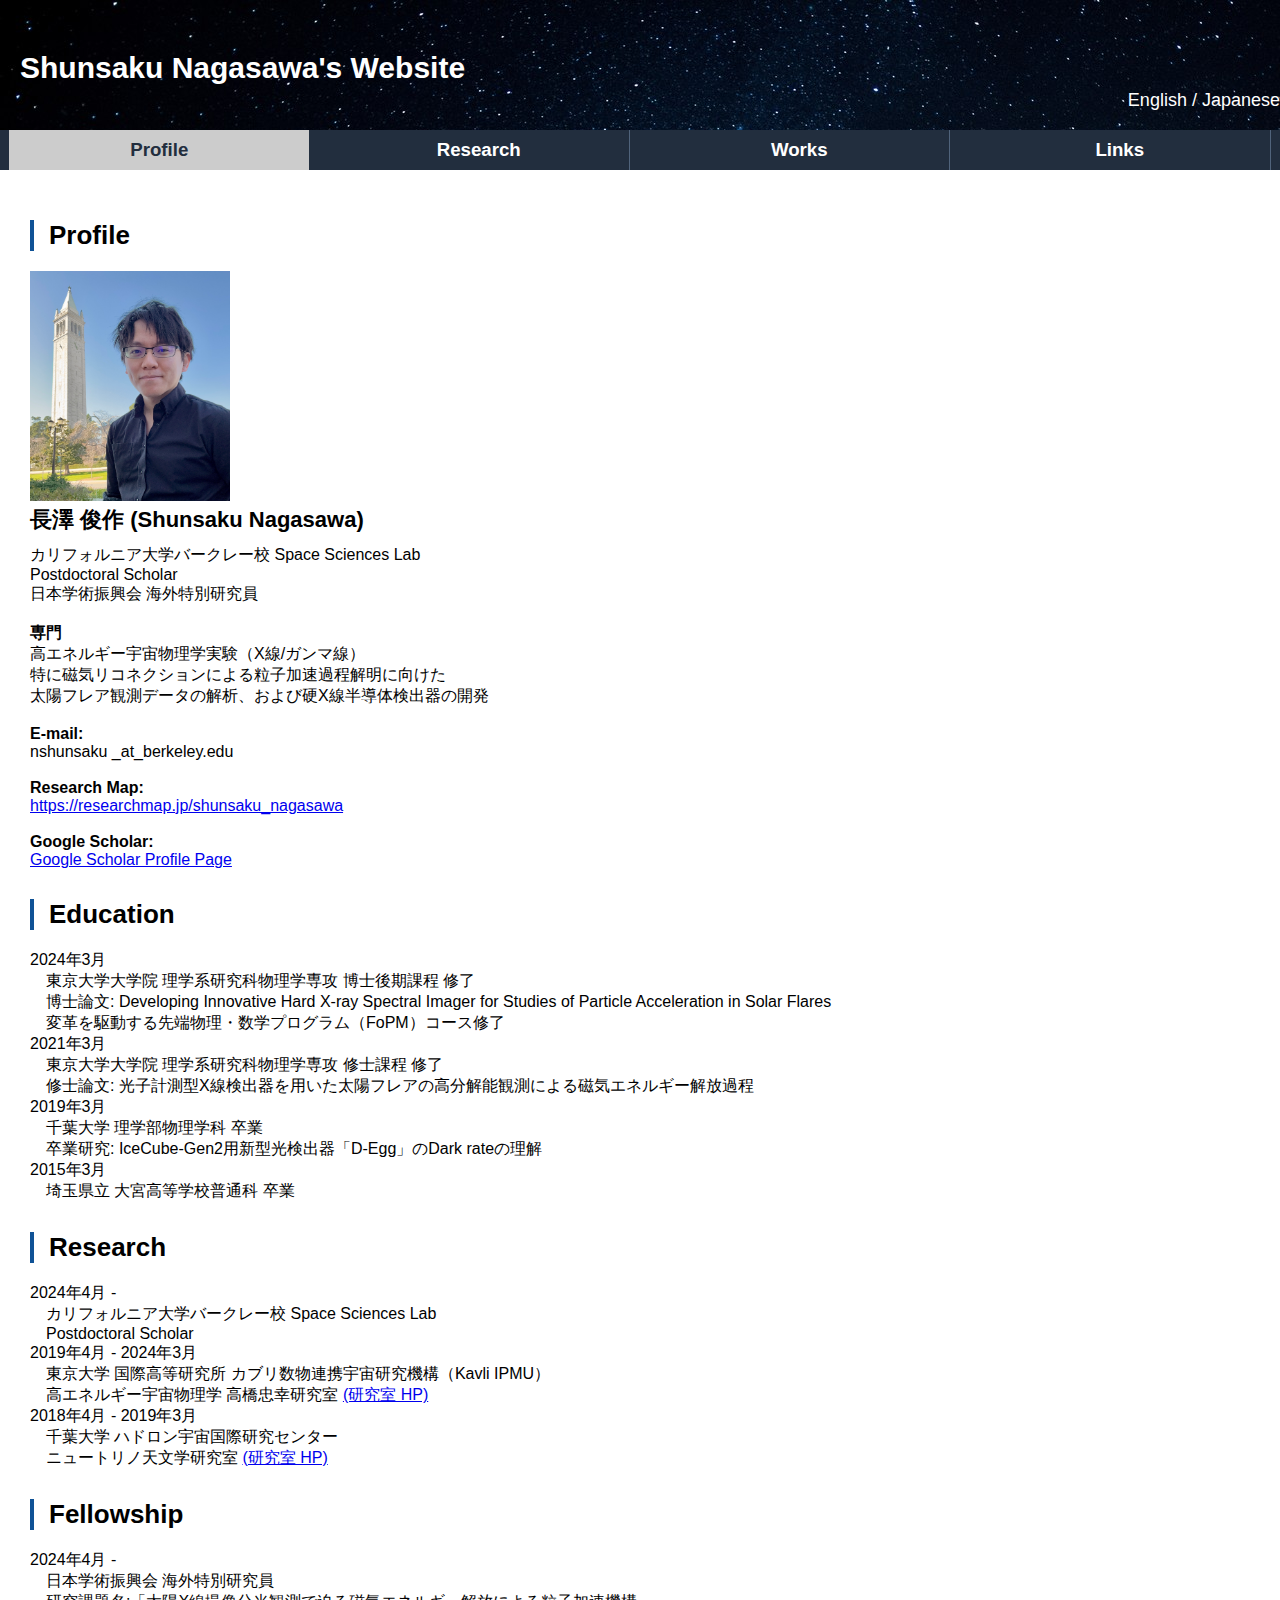
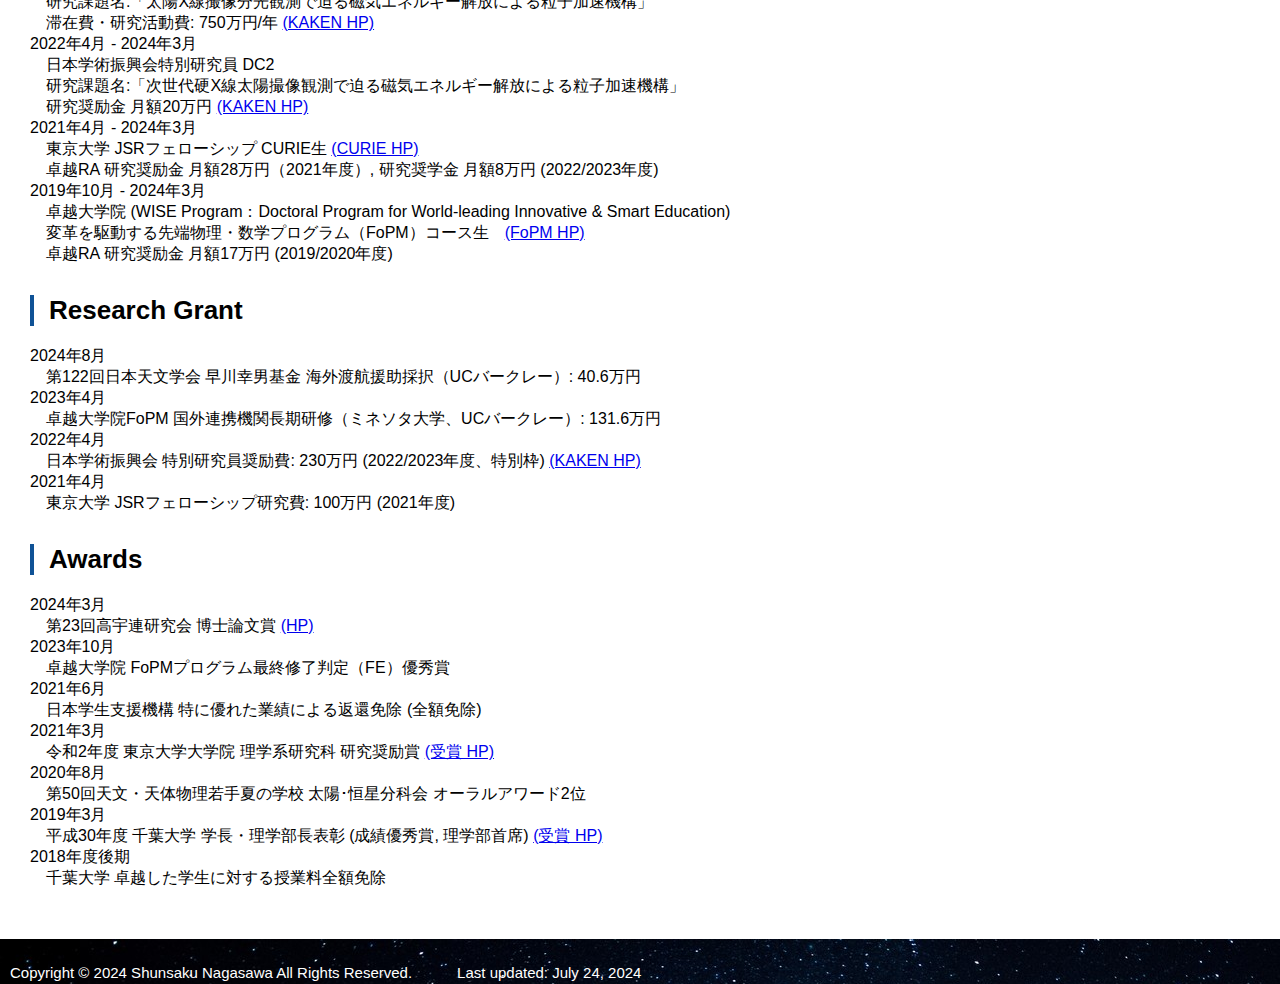
==== commit 0c7f2dcb: "Update Work" ====
--- a/index.html
+++ b/index.html
@@ -40,7 +40,9 @@
     <div class="content show">
       <h2>Profile</h2>
       <section>
-      <figure1><img src="image/profile_picture.jpg" alt="Profile Picture" width="180" height="230"></figure1>
+      <!-- <figure1><img src="image/profile_picture.jpg" alt="Profile Picture" width="200" height="230"></figure1> -->
+      <img src="image/profile_picture.jpg" alt="Profile Picture" width="200" height="230">
+      <div class="text">
       <h3>長澤 俊作 (Shunsaku Nagasawa)</h3>
       <p>
         カリフォルニア大学バークレー校 <br class="br-sp"/>Space Sciences Lab<br>
@@ -56,11 +58,17 @@
         <h4>E-mail:</h4>
         nshunsaku _at_berkeley.edu
       </p>
-      <!-- <p><br>
+      <p><br>
         <h4>Research Map: </h4>
         <a href="https://researchmap.jp/shunsaku_nagasawa" target="_blank"> https://researchmap.jp/shunsaku_nagasawa</a><br>
-      </p> -->
-      </section>
+      </p>
+      <p><br>
+        <h4>Google Scholar: </h4>
+        <a href="https://scholar.google.com/citations?hl=en&view_op=list_works&gmla=AGd7smGzzJrXP0n8GCTB49_BpPQ-V-sEBpB-GVLv54wVTQWbr_ewIaJkIbNFNwbGBtHOlmZC_11DNdzuJiRayw&user=2Vsd4L0AAAAJ
+        " target="_blank"> Google Scholar Profile Page</a><br>
+      </p>
+      </div>
+    </section>
       <section style="clear:both;">
        <h2>Education</h2>
        <p>
@@ -229,13 +237,6 @@
         Press Release: <a href="https://www.ipmu.jp/ja/20220923-Ryugu" target="_blank">https://www.ipmu.jp/ja/20220923-Ryugu</a> <br>
         </li>
         <li>
-        J.Duncan, P.S.Athiray, S.Musset, J.Vievering, <u>S.Nagasawa</u>, JC.Buitrago-Casas, L.Glesener,<br>
-        T.Takahashi, S.Watanabe, Y.Zhang, S.Christe, A.MacDowell, S.Krucker <br>
-        "Modeling Effects of Charge Sharing on the Response of the FOXSI Sounding Rockets"<br>
-        Proc. SPIE 12191, X-Ray, Optical, and Infrared Detectors for Astronomy X, 2022<br>
-        DOI: <a href="https://doi.org/10.1117/12.2629443" target="_blank">https://doi.org/10.1117/12.2629443</a>
-      </li>
-        <li>
           I.Chiu, S.Takeda, M.Kajino, A.Shinohara, M.Katsuragawa, <u>S.Nagasawa</u>, R.Tomaru,<br>
           G.Yabu, T.Takahashi, S.Watanabe, S.Takeshita, Y.Miyake, K.Ninomiya <br>
         "Non-destructive 3D imaging method using muonic X-rays and a CdTe double-sided strip detector"<br>
@@ -244,7 +245,38 @@
         Press Release: <a href="https://www.ipmu.jp/ja/20220426-Muon" target="_blank">https://www.ipmu.jp/ja/20220426-Muon</a> <br>
       </li>
       </ol>
-      <h4>その他解説記事等</h4>
+      <h4>国際会議プロシーディング</h4>
+      <ol>
+        <li>
+          R.Shimizu, N.Narukage, T.Sakao, Y.Sato, S.Kashima, T.Takahashi, <u>S.Nagasawa</u>,<br>
+          T.Minami, T.Iwata, L.Glesener, R.Suzaki <br>
+          "Evaluation of a CMOS sensor for solar flare soft x-ray imaging spectroscopy onboard the sounding rocket experiment FOXSI-4"<br>
+          Proc. SPIE 13103, X-Ray, Optical, and Infrared Detectors for Astronomy X, 2024<br>
+          DOI: <a href="https://doi.org/10.1117/12.3017009" target="_blank">https://doi.org/10.1117/12.3017009</a>
+        </li>
+        <li>
+          H.Gulick, E.Neights, S.A.Nussirat, C.Chen, C.Dove, C.Carolyn, H.Liu,
+          I.Martinez, T.Mician, <u>S.Nagasawa</u> et al.<br>
+          "Across the soft gamma-ray regime: utilizing simultaneous detections in the Compton Spectrometer and Imager (COSI) and <br> the Background and Transient Observer (BTO) to understand astrophysical transients"<br>
+          Proc. SPIE 13093, Space Telescopes and Instrumentation 2024: Ultraviolet to Gamma Ray, 2024<br>
+          DOI: <a href="https://doi.org/10.1117/12.3020606" target="_blank"> https://doi.org/10.1117/12.3020606</a>
+        </li>
+        <li>
+          T.Minami, <u>S.Nagasawa</u>, Y.Zhang, K.Cooper, A.Pantazides, L.Glesener, H.Kanniainen,<br>
+          S.Watanabe, N.Narukage, T.Takahashi<br>
+          "Hard X-ray focal plane detectors onboard the FOXSI-4 sounding rocket for solar flare observation"<br>
+          Proc. SPIE 13093, Space Telescopes and Instrumentation 2024: Ultraviolet to Gamma Ray, 2024<br>
+          DOI: <a href="https://doi.org/10.1117/12.3018742" target="_blank"> https://doi.org/10.1117/12.3018742</a>
+        </li>
+      <li>
+        J.Duncan, P.S.Athiray, S.Musset, J.Vievering, <u>S.Nagasawa</u>, JC.Buitrago-Casas, L.Glesener,<br>
+        T.Takahashi, S.Watanabe, Y.Zhang, S.Christe, A.MacDowell, S.Krucker <br>
+        "Modeling Effects of Charge Sharing on the Response of the FOXSI Sounding Rockets"<br>
+        Proc. SPIE 12191, X-Ray, Optical, and Infrared Detectors for Astronomy X, 2022<br>
+        DOI: <a href="https://doi.org/10.1117/12.2629443" target="_blank">https://doi.org/10.1117/12.2629443</a>
+      </li>
+    </ol>
+      <h4>その他解説記事</h4>
       <ol>
         <li><u>S.Nagasawa</u>, T.Kawate, N.Narukage, T.Takahashi, A.Caspi<br>
           "Utilizing CubeSat Observation Data: Investigating Solar Flare Particle Acceleration Mechanisms through MinXSS Solar Soft X-ray Spectroscopic Observations"<br>
@@ -260,7 +292,19 @@
         <h2>Presentation</h2>
         <h4>国際会議（筆頭著者のみ）</h4>
         <ol>
-          <li><u>S.Nagasawa</u>, T.Minami, Y. Zhang, A, Pantazides et al.<br>
+          <li><u>S.Nagasawa</u>, T.Minami, S.Watanabe, T.Takahashi et al.<br>
+            "Toward Realizing the First Direct Focusing Imaging of Solar Flares in Hard X-rays with FOXSI-4: <br> Wide-gap CdTe Double-sided Strip Detectors and SpaceWire-based Data Acquisition Systems"<br>
+            AGU24 Annual Meeting<br>
+            Walter E. Washington Convention Center, Washington, D.C., USA<br>
+            Dec. 2024, Poster presentation<br>
+          </li> 
+          <li><u>S.Nagasawa</u>, COSI-BTO team.<br>
+            "Background & Transient Observer: Digital Board & Software Design"<br>
+            COSIfest 2024<br>
+            Space Sciences Laboratory, Berkeley, USA<br>
+            Oct. 2024, Contributed talk<br>
+          </li> 
+          <li><u>S.Nagasawa</u>, T.Minami, Y.Zhang, A.Pantazides et al.<br>
             "First Direct Focusing Hard X-ray Imaging of M-Class Solar Flare from FOXSI-4 Sounding Rocket Experiment"<br>
             HINODE-17/IRIS-15/SPHERE-3 Joint Science Conference<br>
             Montana State University, USA<br>
@@ -336,7 +380,7 @@
             "Time Evolution of Thermal and Non-thermal Emission from M7.6 Class Flare Observed with MinXSS and RHESSI"<br>
             RHESSI-20 Workshop: Preparing for the Next Decade in High-Energy Solar Physics Research <a href="https://agenda.infn.it/event/25934/" target="_blank">(Link)</a><br>
             On-line participation<br>
-            July 2021, Contributed talk and discussion<br>
+            July 2021, Contributed talk and Panel discussion<br>
           </li>
           <li><u>S.Nagasawa</u><br>
             Imaging and spectral performance of a 60 μm pitch CdTe double-sided strip detector for the FOXSI sounding rocket experiment"<br>
@@ -345,8 +389,13 @@
             October 2020, Poster presentation<br><br>
           </li>
         </ol>
-        <h4>国内会議（口頭発表、筆頭著者のみ）</h4>
+        <h4>国内会議（筆頭著者のみ）</h4>
         <ol>
+          <li><u>長澤俊作</u>, 高橋忠幸, 中澤知洋, Hannah Gulick, Claire
+            Chen, 他COSI/BTOチーム<br>
+            "MeVガンマ線観測衛星COSI搭載BTO検出器の信号処理システムの開発"<br>
+            日本天文学会 2024年秋季年会, 関西学院大学+オンライン開催, 2024年9月<br>
+          </li>
           <li><u>長澤俊作</u><br>
             "太陽フレア粒子加速研究のための革新的硬X線撮像分光検出器の開発"<br>
             第23回高宇連研究会 (高宇連博士論文発表会・研究会), 京都大学+オンライン開催, 2023年3月<br>
@@ -360,6 +409,14 @@
             "太陽観測ロケット実験FOXSI-4に向けたワイドギャップCdTeストリップ検出器の開発と性能評価III"<br>
             日本天文学会 2023年春季年会, 立教大学, 2023年3月<br>
           </li>
+          <li><u>長澤俊作</u>, 南喬博, 高橋忠幸, 渡辺伸, 他FOXSI-4チーム<br>
+            "太陽フレアX線集光撮像分光観測ロケット実験FOXSI-4: Wide-gap CdTe両面ストリップ検出器の開発"<br>
+            第23回宇宙科学シンポジウム, オンライン開催, ポスター講演, 2023年1月<br>
+          </li>
+          <li><u>長澤俊作</u>, 高橋忠幸, 渡辺伸, Lindsay Glesener, Athanasios Pantazides, 他FOXSI-4チーム<br>
+            "太陽フレアX線集光撮像分光観測ロケット実験FOXSI-4: SpaceWireを用いたデータ取得システムの構築とテストモジュールの開発"<br>
+            第23回宇宙科学シンポジウム, オンライン開催, ポスター講演, 2023年1月<br>
+          </li>
           <li><u>長澤俊作</u>, 峰海里, Peter Cox, Tom Melia, 水野恒史, 沼澤正樹, 高橋忠幸, Volodymyr Takhistov, Graham White, 米田浩基 <br>
             "Fermi-LATによる木星トロヤ群からのガンマ線アルベド放射と小惑星サイズ分布への制限"<br>
             日本天文学会 2022年秋季年会, 新潟大学, 2022年9月<br>
@@ -390,30 +447,31 @@
           </li>
           <li><u>長澤俊作</u>, 高橋忠幸, 成影典之, 川手朋子, Amir Caspi, Tom Woods<br>
             "超小型衛星を用いた太陽フレアからの熱的・非熱的放射の時間発展の研究"<br>
-            日本天文学会 2020年春季年会, オンライン開催, 2020年3月<br><br>
-          </li>
-        </ol>
-        <h4>国内会議（ポスター発表、筆頭著者のみ）</h4>
-        <ol>
-          <li><u>長澤俊作</u>, 南喬博, 高橋忠幸, 渡辺伸, 他FOXSI-4チーム<br>
-            "太陽フレアX線集光撮像分光観測ロケット実験FOXSI-4: Wide-gap CdTe両面ストリップ検出器の開発"<br>
-            第23回宇宙科学シンポジウム, オンライン開催, 2023年1月<br>
-          </li>
-          <li><u>長澤俊作</u>, 高橋忠幸, 渡辺伸, Lindsay Glesener, Athanasios Pantazides, 他FOXSI-4チーム<br>
-            "太陽フレアX線集光撮像分光観測ロケット実験FOXSI-4: SpaceWireを用いたデータ取得システムの構築とテストモジュールの開発"<br>
-            第23回宇宙科学シンポジウム, オンライン開催, 2023年1月<br>
+            日本天文学会 2020年春季年会, オンライン開催, 2020年3月<br>
           </li>
           <li><u>長澤俊作</u><br>
             "Imaging and spectral performance of a 60 μm pitch CdTe double-sided strip detector for the FOXSI sounding rocket experiment"<br>
-            新学術領域「クラスター階層」「量子ビーム応用」合同検出器 ワークショップ, 東北大学, 2019年9月<br>
+            新学術領域「クラスター階層」「量子ビーム応用」合同検出器 ワークショップ, 東北大学, ポスター講演, 2019年9月<br>
           </li>
           <li><u>長澤俊作</u><br>
             "太陽観測ロケット実験 FOXSI-3 用両面ストリップ CdTe 検出器の性能評価"<br>
-            第49回 天文・天体物理若手夏の学校, ロワジールホテル豊橋, 2019年8月<br><br>
+            第49回 天文・天体物理若手夏の学校, ロワジールホテル豊橋, ポスター講演, 2019年8月<br><br>
           </li>
         </ol>
         <h4>その他セミナー</h4>
         <ol>
+          <li><u>長澤俊作</u>, FOXSI-4 and FOXSI-5 team<br>
+            "太陽観測ロケット実験 FOXSI-4/FOXSI-5"<br>
+            高エネルギー天体物理研究情報共有会, 東京大学, Invited, 2024年11月<br>
+          </li>
+          <li><u>S.Nagasawa</u><br>
+            "Wide-band X-ray spectral analysis with MinXSS and RHESSI"<br>
+            Solar Flare Science Seminar, Space Sciences Laboratory, Berkeley, Invited, 2024年11月<br>
+          </li> 
+          <li><u>長澤俊作</u><br>
+            "太陽フレア粒子加速研究のための革新的硬X線撮像分光検出器の開発"<br>
+            2024年度CURIE生研究発表会, 東京大学＋オンライン開催, 2024年3月<br>
+          </li>
           <li><u>長澤俊作</u><br>
             "太陽フレアにおけるX線分光観測解析 -非熱的放射の時間変動とTwo-zone Fokker-Planckモデル計算-"<br>
             X線集光撮像分光観測で挑む太陽フレア高エネルギー現象の理解, 東京大学Kavli IPMU, 2023年2月<br>
@@ -424,7 +482,7 @@
           </li>
           <li><u>Shunsaku Nagasawa</u><br>
             “Wide-band X-ray spectral analysis with MinXSS and RHESSI”<br>
-            Space Physics Seminar, University of Minnesota, 2023年5月, <a href="https://cse.umn.edu/physics/space-physics-seminar" target="_blank">(Link)</a><br>
+            Space Physics Seminar, University of Minnesota, Invited, 2023年5月, <a href="https://cse.umn.edu/physics/space-physics-seminar" target="_blank">(Link)</a><br>
           </li>
           <li><u>長澤俊作</u><br>
             “Study of Time Evolution of Thermal and Nonthermal Emission from an M-class Solar Flare”<br>
--- a/css/style.css
+++ b/css/style.css
@@ -1,16 +1,17 @@
 @charset "utf-8";
 
 .noline {
-  text-decoration:none;
+  text-decoration: none;
   color: white;
 }
+
 h6 {
-    padding-bottom: 7px;
-    font-size: 18px;
-    font-weight: 400;
-    border-width: 0 0 1px 0;
-    line-height: 20px;
-    margin-left: 0px;
+  padding-bottom: 7px;
+  font-size: 18px;
+  font-weight: 400;
+  border-width: 0 0 1px 0;
+  line-height: 20px;
+  margin-left: 0px;
   /* border-style: solid; */
   border-color: #e6e6e6;
 }
@@ -19,22 +20,31 @@
 
 
 a:hover {
-    text-decoration: underline;
-  }
+  text-decoration: underline;
+}
 
 @media screen and (min-width: 479px) {
-* {
-  margin: 0;
-  padding: 0;
-}
-.br-pc { display:block; }
-.br-sp { display:none; }
-.tab-sp { display:none; }
+  * {
+    margin: 0;
+    padding: 0;
+  }
+
+  .br-pc {
+    display: block;
+  }
+
+  .br-sp {
+    display: none;
+  }
+
+  .tab-sp {
+    display: none;
+  }
 
 
   .htab {
-        margin-left: 16px;
-    }
+    margin-left: 16px;
+  }
 
   ol {
     padding-right: 10px;
@@ -43,26 +53,27 @@
     padding-bottom: 0px;
     line-height: 1.3
   }
+
   ol li {
-  padding-top:0px;
-  padding-bottom:7px;
-}
-
-
-body {
-  width: 100%;
-  font-family: arial, sans-serif;
-}
-
-
-figure1 {
-	float: left;
-	margin: 0 15px 30px 0;
-	/* width: 20%; */
-	width: 180px;
-}
-
-h1 {
+    padding-top: 0px;
+    padding-bottom: 7px;
+  }
+
+
+  body {
+    width: 100%;
+    font-family: arial, sans-serif;
+  }
+
+
+  figure1 {
+    float: left;
+    margin: 0 15px 30px 0;
+    /* width: 20%; */
+    width: 180px;
+  }
+
+  h1 {
     height: auto;
     /* margin: 20px 0 0 10px; */
     padding: 0;
@@ -72,50 +83,51 @@
     font-weight: bold;
     border-top: 0;
     line-height: 1.5;
-}
-.bg {
-    color: white;
-    clear:both;
-}
-
-h2 {
-  margin: 30px 0 20px 0;
-  padding: 0 0 0 15px;
-  font-size: 26px;
-  font-weight: bold;
-  border-width: 0 0 0 4px;
-  border-style: solid;
-  border-color: #0f5296;
-}
-
-article {
-  margin: 30px 100px 50px 0;
-  padding: 0 0 0 30px;
-
-}
-
-h3 {
+  }
+
+  .bg {
+    color: white;
+    clear: both;
+  }
+
+  h2 {
+    margin: 30px 0 20px 0;
+    padding: 0 0 0 15px;
+    font-size: 26px;
+    font-weight: bold;
+    border-width: 0 0 0 4px;
+    border-style: solid;
+    border-color: #0f5296;
+  }
+
+  article {
+    margin: 30px 100px 50px 0;
+    padding: 0 0 0 30px;
+
+  }
+
+  h3 {
     padding-bottom: 10px;
     font-size: 22px;
     font-weight: bold;
-  border-width: 0 0 1px 0;
-  /* border-style: solid; */
-  border-color: #e6e6e6;
-}
-
-h5 {
+    border-width: 0 0 1px 0;
+    /* border-style: solid; */
+    border-color: #e6e6e6;
+  }
+
+  h5 {
     padding-bottom: 7px;
     font-size: 18px;
     font-weight: 400;
     border-width: 0 0 1px 0;
     line-height: 20px;
-  /* border-style: solid; */
-  border-color: #e6e6e6;
-}
-
-
-
-footer{
+    /* border-style: solid; */
+    border-color: #e6e6e6;
+  }
+
+
+
+  footer {
     height: auto;
     background-image: url("../image/star.jpg");
     /* margin: 40px 40px 10px 10px; */
@@ -125,8 +137,9 @@
     font-size: 15px;
     border-top: 0;
     line-height: 1.5;
-}
-header {
+  }
+
+  header {
     height: 130px;
     background-image: url("../image/star.jpg");
     /* margin: 10px 40px 10px 10px; */
@@ -136,26 +149,26 @@
     font-size: 15px;
     border-top: 0;
     line-height: 1.5;
-}
-
-.bg_foot {
-    background-repeat:  no-repeat;
+  }
+
+  .bg_foot {
+    background-repeat: no-repeat;
     background-size: 100% 350%;
     color: white;
-}
-
-
-
-
-.tab-area {
-  display: flex;
-  justify-content: space-around;
-  background-color: #222e3e;
-  cursor: pointer;
-}
-
-
-.tab-area .tab{
+  }
+
+
+
+
+  .tab-area {
+    display: flex;
+    justify-content: space-around;
+    background-color: #222e3e;
+    cursor: pointer;
+  }
+
+
+  .tab-area .tab {
     font-size: 14pt;
     width: 300px;
     height: 40px;
@@ -165,29 +178,54 @@
     color: white;
     border-right: 1px solid #50637b;
     border-left: 1px solid #222e3e;
-}
-
-.tab-area .tab.active{
+  }
+
+  .tab-area .tab.active {
     background-color: #ccc;
     color: #222e3e;
     border: none;
 
-}
-.content-area .content{
+  }
+
+  .content-area .content {
     display: none;
   }
-.content-area .content.show{
+
+  .content-area .content.show {
     margin-top: 50px;
     display: block;
-}
-
-
-}
-
-
-
-
-@media screen and (max-width: 479px){
+  }
+
+  /* コンテナスタイル */
+  .content {
+    display: flex;
+    /* 横並びに配置 */
+    align-items: flex-start;
+    /* 上揃え */
+  }
+
+  /* 画像のスタイル */
+  .content img {
+    margin-right: 20px;
+    /* 画像とテキストの間の余白 */
+    flex-shrink: 0;
+    /* 画像の縮小を防止 */
+  }
+
+  /* テキストのスタイル */
+  .content .text {
+    flex: 1;
+    /* テキストが残りのスペースを占有 */
+    max-width: 600px;
+    /* 必要に応じて最大幅を設定 */
+  }
+
+}
+
+
+
+
+@media screen and (max-width: 479px) {
 
   * {
     margin: 0;
@@ -199,51 +237,79 @@
     font-family: arial, sans-serif;
   }
 
-  .br-pc { display:none; }
-  .br-sp { display:block; }
-  .tab-sp {display:inline;  }
+  .br-pc {
+    display: none;
+  }
+
+  .br-sp {
+    display: block;
+  }
+
+  .tab-sp {
+    display: inline;
+  }
 
 
   .htab {
-        margin-left: 16px;
-    }
-
-    ol {
-      padding-right: 5px;
-      padding-left: 20px;
-      padding-top: 5px;
-      padding-bottom: 0px;
-      line-height: 1.3
-    }
-    ol li {
-    padding-top:0px;
-    padding-bottom:7px;
-  }
-
-
-
+    margin-left: 16px;
+  }
+
+  ol {
+    padding-right: 5px;
+    padding-left: 20px;
+    padding-top: 5px;
+    padding-bottom: 0px;
+    line-height: 1.3
+  }
+
+  ol li {
+    padding-top: 0px;
+    padding-bottom: 7px;
+  }
+
+
+  .special-section {
+    display: flex;
+    align-items: center;
+  }
+
+  .special-section figure {
+    margin: 0;
+    padding: 0;
+  }
+
+  .special-section img {
+    margin-right: 20px;
+    /* 画像とテキストの間の余白 */
+  }
+
+  .special-section .text {
+    max-width: 400px;
+    /* テキスト部分の最大幅 */
+  }
 
 
   figure1 {
-  	float: left;
-  	margin: 15px 15% 15px 15%;
-  	width: 100%;
+    float: left;
+    margin: 15px 15% 15px 15%;
+    width: 100%;
   }
 
   h1 {
-      height: auto;
-      margin: 0;
-      padding: 0;
-      text-align: left;
-      color: #000;
-      font-size: 28px;
-      font-weight: bold;
-      border-top: 0;
-      line-height: 1.5;
-  }
+    height: auto;
+    margin: 0;
+    padding: 0;
+    text-align: left;
+    color: #000;
+    font-size: 28px;
+    font-weight: bold;
+    border-top: 0;
+    line-height: 1.5;
+  }
+
   .bg {
-      color: white;
-      clear:both;
+    color: white;
+    clear: both;
   }
 
   h2 {
@@ -263,52 +329,53 @@
   }
 
   h3 {
-      padding-bottom: 10px;
-      font-size: 18px;
-      font-weight: bold;
+    padding-bottom: 10px;
+    font-size: 18px;
+    font-weight: bold;
     border-width: 0 0 1px 0;
     /* border-style: solid; */
     border-color: #e6e6e6;
   }
 
   h5 {
-      padding-bottom: 7px;
-      font-size: 16px;
-      font-weight: 400;
-      border-width: 0 0 1px 0;
-      line-height: 20px;
+    padding-bottom: 7px;
+    font-size: 16px;
+    font-weight: 400;
+    border-width: 0 0 1px 0;
+    line-height: 20px;
     /* border-style: solid; */
     border-color: #e6e6e6;
   }
 
 
-  footer{
-      height: auto;
-      background-image: url("../image/star.jpg");
-      /* margin: 40px 40px 10px 10px; */
-      margin: 0px 0px 0px 0px;
-      padding: 0 5% 0 5%;
-      color: #000;
-      font-size: 13px;
-      border-top: 0;
-      line-height: 1.5;
-  }
+  footer {
+    height: auto;
+    background-image: url("../image/star.jpg");
+    /* margin: 40px 40px 10px 10px; */
+    margin: 0px 0px 0px 0px;
+    padding: 0 5% 0 5%;
+    color: #000;
+    font-size: 13px;
+    border-top: 0;
+    line-height: 1.5;
+  }
+
   header {
-      height: 150px;
-      background-image: url("../image/star.jpg");
-      /* margin: 10px 40px 10px 10px; */
-      padding: 0 5% 10px 5%;
-      color: #000;
-      font-size: 15px;
-      border-top: 0;
-      line-height: 1.5;
+    height: 150px;
+    background-image: url("../image/star.jpg");
+    /* margin: 10px 40px 10px 10px; */
+    padding: 0 5% 10px 5%;
+    color: #000;
+    font-size: 15px;
+    border-top: 0;
+    line-height: 1.5;
   }
 
   .bg_foot {
-      background-repeat:  no-repeat;
-      background-size: 100% 350%;
-      margin: 0px 15px 0px 15px;
-      color: white;
+    background-repeat: no-repeat;
+    background-size: 100% 350%;
+    margin: 0px 15px 0px 15px;
+    color: white;
   }
 
 
@@ -320,53 +387,57 @@
   }
 
 
-  .tab-area .tab{
-      font-size: 14pt;
-      width: 300px;
-      height: 40px;
-      line-height: 40px;
-      font-weight: 700;
-      text-align: center;
-      color: white;
-      border-right: 1px solid #50637b;
-      border-left: 1px solid #222e3e;
-  }
-
-  .tab-area .tab.active{
-      background-color: #ccc;
-      color: #222e3e;
-      border: none;
-
-  }
-  .content-area .content{
-      display: none;
-    }
-  .content-area .content.show{
-      margin-top: 25px;
-      display: block;
-  }
-}
-
-
-
-
-
-  figure2 {
-  	float: center;
-    margin: 0% 0% 100% 0%;; /* 「上」､「右」､「下」､「左」を指定 */
-  	width: 100%;
-  }
+  .tab-area .tab {
+    font-size: 14pt;
+    width: 300px;
+    height: 40px;
+    line-height: 40px;
+    font-weight: 700;
+    text-align: center;
+    color: white;
+    border-right: 1px solid #50637b;
+    border-left: 1px solid #222e3e;
+  }
+
+  .tab-area .tab.active {
+    background-color: #ccc;
+    color: #222e3e;
+    border: none;
+
+  }
+
+  .content-area .content {
+    display: none;
+  }
+
+  .content-area .content.show {
+    margin-top: 25px;
+    display: block;
+  }
+}
+
+
+
+
+
+figure2 {
+  float: center;
+  margin: 0% 0% 100% 0%;
+  ;
+  /* 「上」､「右」､「下」､「左」を指定 */
+  width: 100%;
+}
 
 h7 {
   float: center;
-      /* padding-left: 30px; */
-      font-size: 18px;
-      line-height: 22px;
-      /* line-height: 20px; */
-    /* border-style: solid; */
-    border-color: #e6e6e6;
-  }
-
-  /* *{
+  /* padding-left: 30px; */
+  font-size: 18px;
+  line-height: 22px;
+  /* line-height: 20px; */
+  /* border-style: solid; */
+  border-color: #e6e6e6;
+}
+
+/* *{
       outline: 2px red solid;
   } */
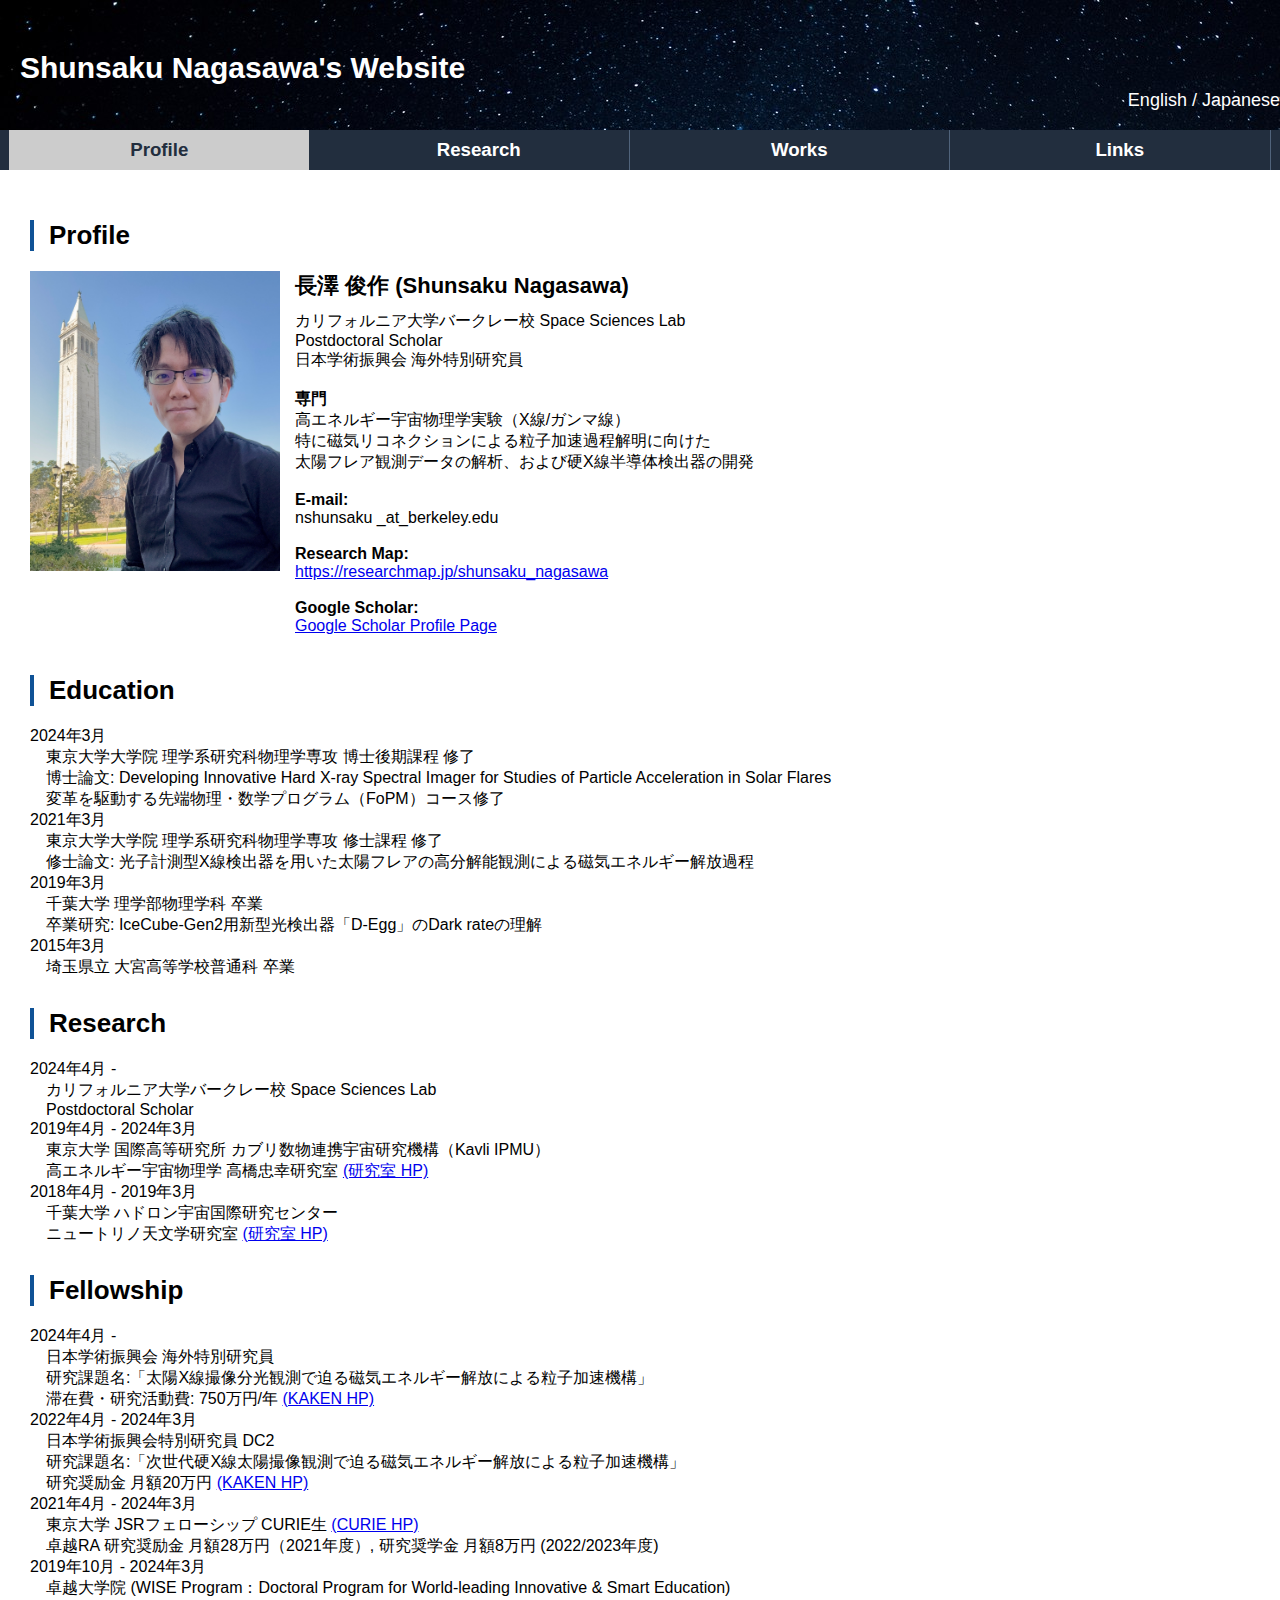
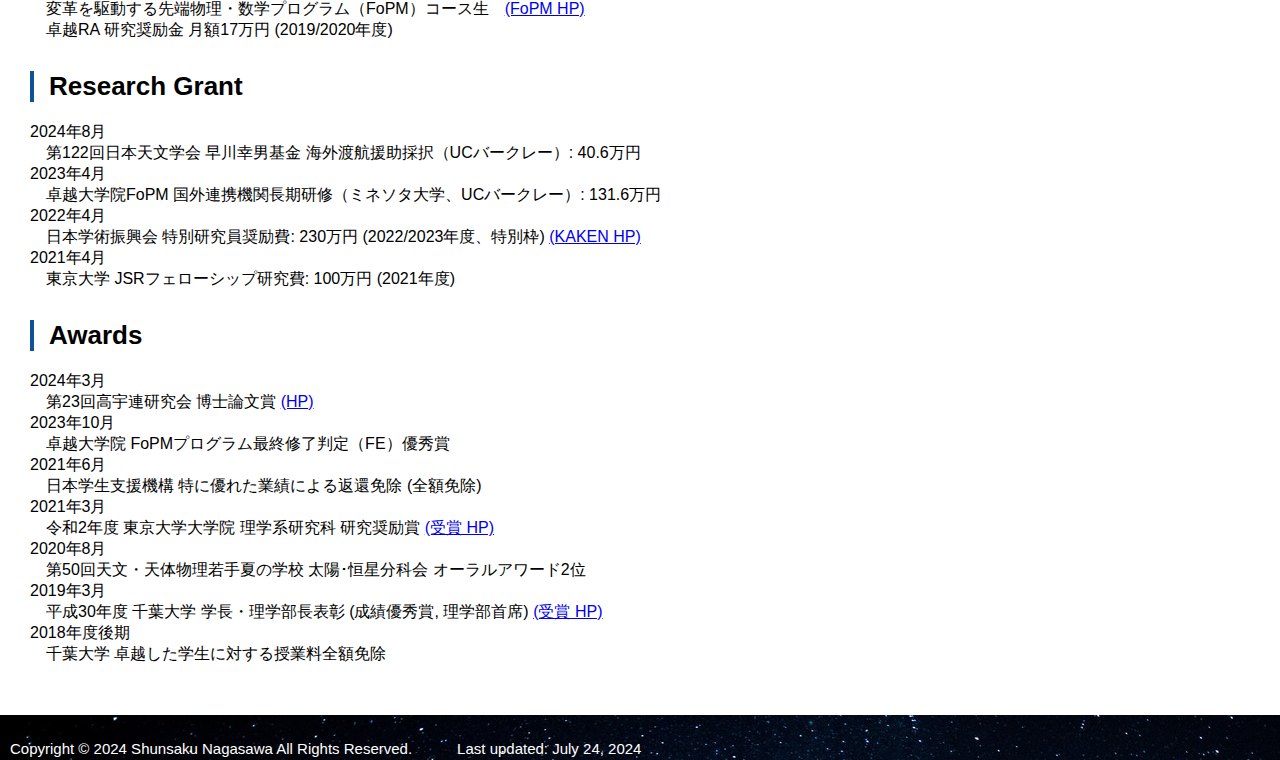
==== commit dc1b4e3b: "Update Pic" ====
--- a/index.html
+++ b/index.html
@@ -40,9 +40,8 @@
     <div class="content show">
       <h2>Profile</h2>
       <section>
-      <!-- <figure1><img src="image/profile_picture.jpg" alt="Profile Picture" width="200" height="230"></figure1> -->
-      <img src="image/profile_picture.jpg" alt="Profile Picture" width="200" height="230">
-      <div class="text">
+      <figure1><img src="image/profile_picture.jpg" alt="Profile Picture" width="250" height="300"></figure1>
+      <!-- <img src="image/profile_picture.jpg" alt="Profile Picture" width="200" height="230"> -->
       <h3>長澤 俊作 (Shunsaku Nagasawa)</h3>
       <p>
         カリフォルニア大学バークレー校 <br class="br-sp"/>Space Sciences Lab<br>
@@ -67,7 +66,6 @@
         <a href="https://scholar.google.com/citations?hl=en&view_op=list_works&gmla=AGd7smGzzJrXP0n8GCTB49_BpPQ-V-sEBpB-GVLv54wVTQWbr_ewIaJkIbNFNwbGBtHOlmZC_11DNdzuJiRayw&user=2Vsd4L0AAAAJ
         " target="_blank"> Google Scholar Profile Page</a><br>
       </p>
-      </div>
     </section>
       <section style="clear:both;">
        <h2>Education</h2>
--- a/css/style.css
+++ b/css/style.css
@@ -65,11 +65,16 @@
     font-family: arial, sans-serif;
   }
 
-
+  /* 
   figure1 {
     float: left;
     margin: 0 15px 30px 0;
-    /* width: 20%; */
+    width: 180px;
+  } */
+
+  figure1 {
+    float: left;
+    margin: 0 85px 100px 0;
     width: 180px;
   }
 
@@ -291,9 +296,11 @@
 
   figure1 {
     float: left;
-    margin: 15px 15% 15px 15%;
+    margin: 15% 15% 15% 15%;
     width: 100%;
   }
+
+
 
   h1 {
     height: auto;
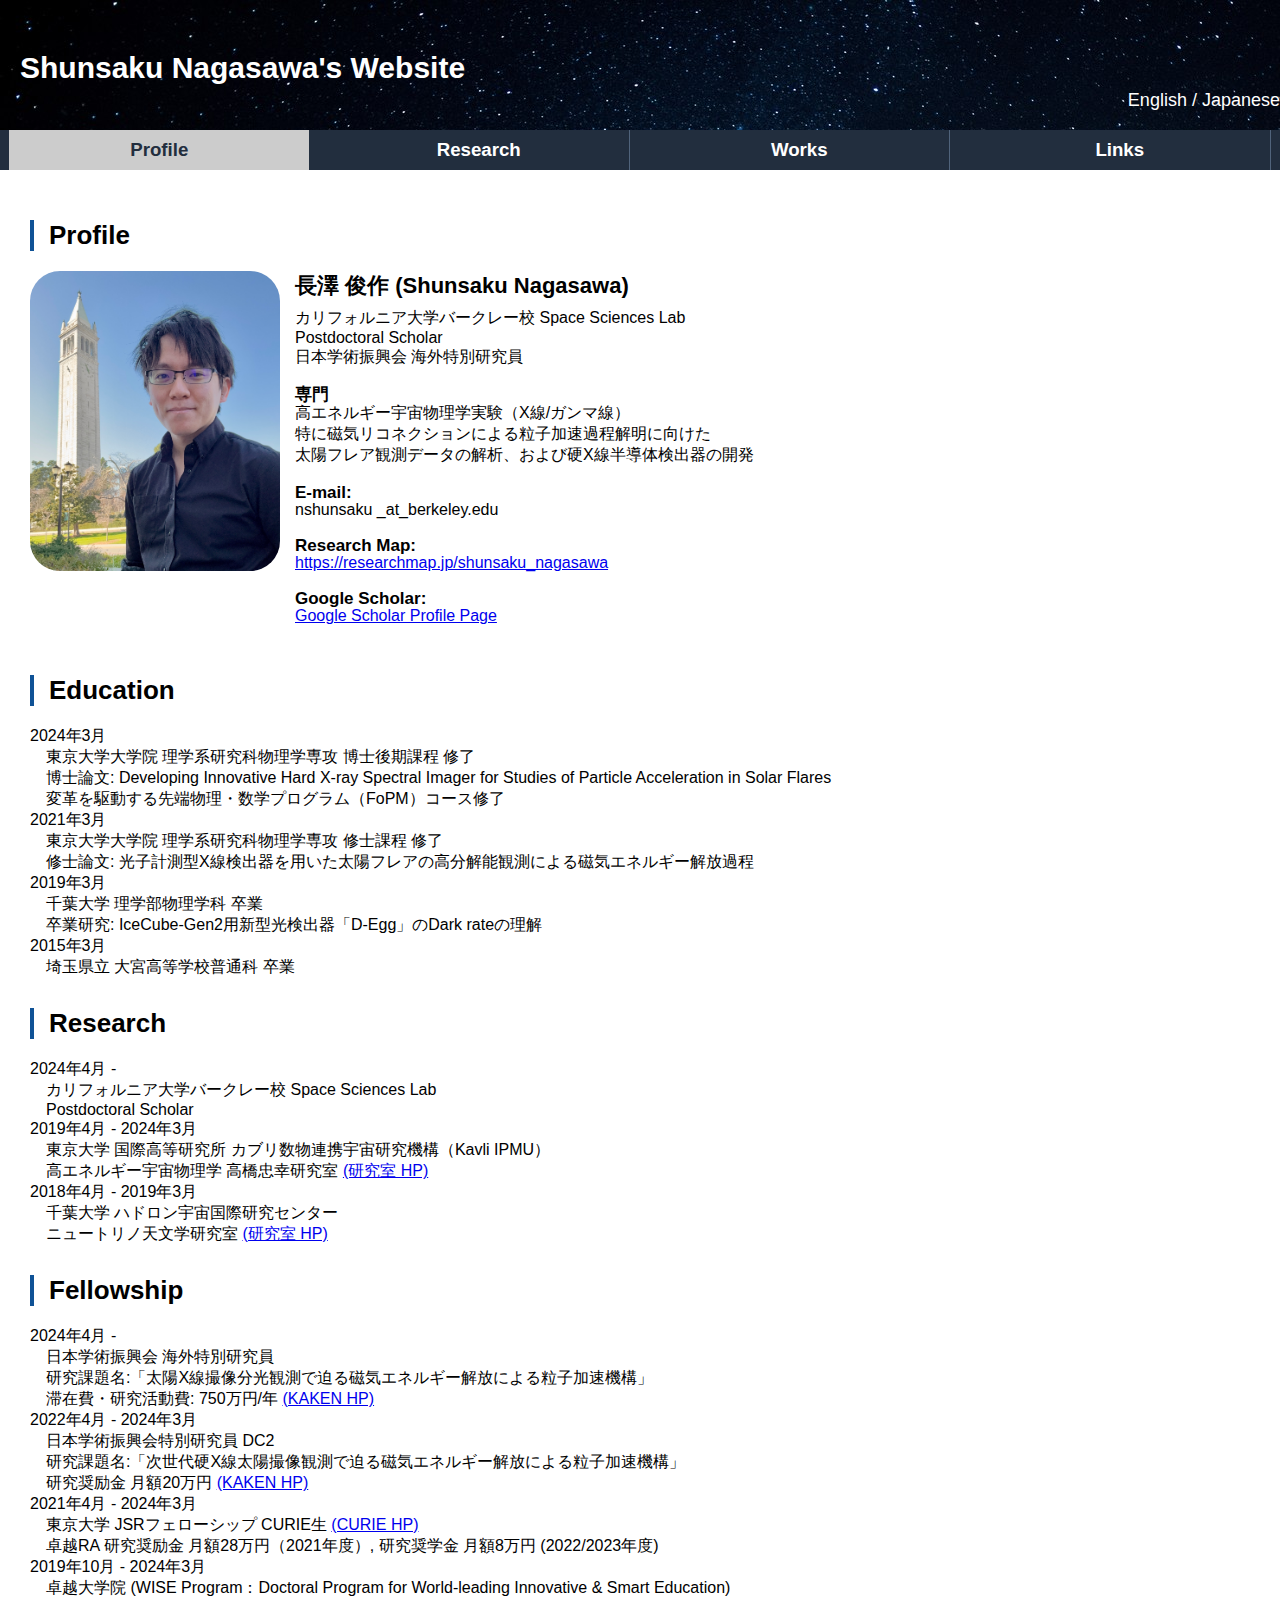
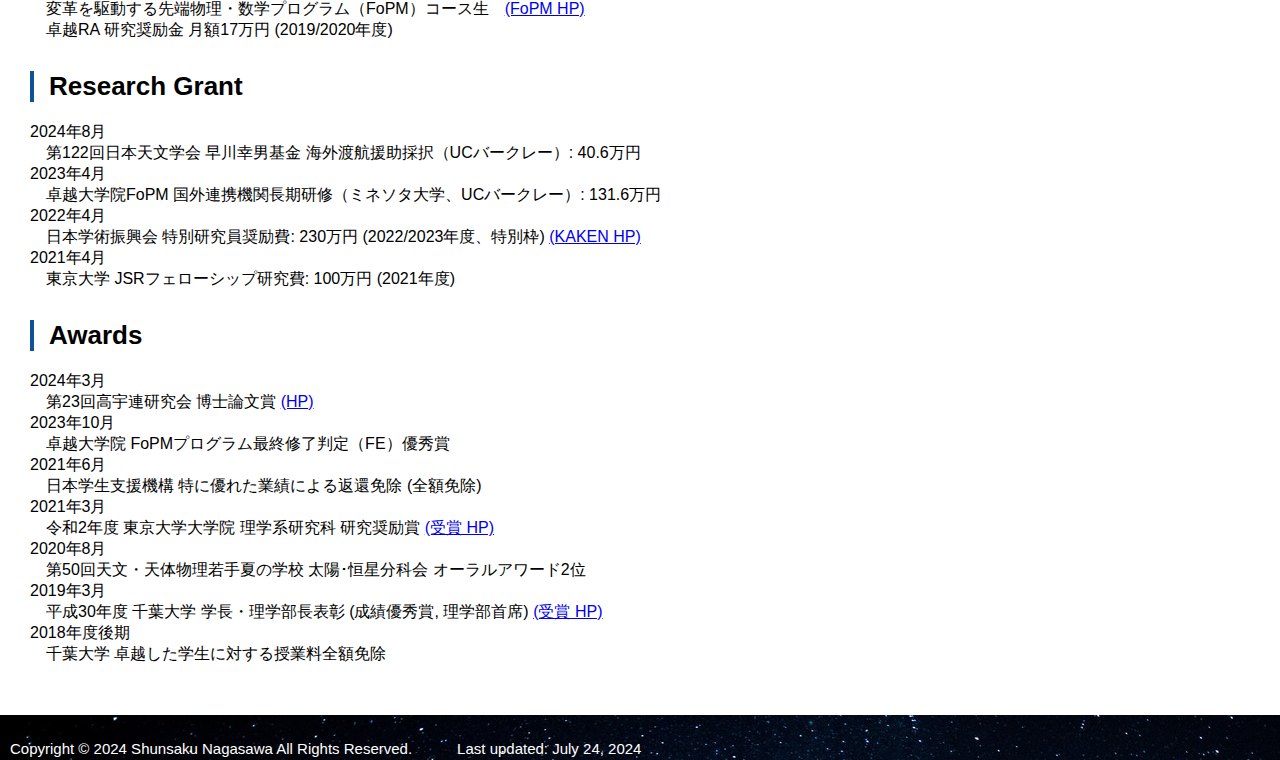
==== commit 576b47f7: "Update css" ====
--- a/index.html
+++ b/index.html
@@ -40,7 +40,9 @@
     <div class="content show">
       <h2>Profile</h2>
       <section>
+      <div class="box">
       <figure1><img src="image/profile_picture.jpg" alt="Profile Picture" width="250" height="300"></figure1>
+      </div>
       <!-- <img src="image/profile_picture.jpg" alt="Profile Picture" width="200" height="230"> -->
       <h3>長澤 俊作 (Shunsaku Nagasawa)</h3>
       <p>
@@ -240,7 +242,7 @@
         "Non-destructive 3D imaging method using muonic X-rays and a CdTe double-sided strip detector"<br>
         Scientific Reports volume 12, 2022<br>
         DOI: <a href="https://doi.org/10.1038/s41598-022-09137-5" target="_blank">https://doi.org/10.1038/s41598-022-09137-5</a> <br>
-        Press Release: <a href="https://www.ipmu.jp/ja/20220426-Muon" target="_blank">https://www.ipmu.jp/ja/20220426-Muon</a> <br>
+        Press Release: <a href="https://www.ipmu.jp/ja/20220426-Muon" target="_blank">https://www.ipmu.jp/ja/20220426-Muon</a> <br><br>
       </li>
       </ol>
       <h4>国際会議プロシーディング</h4>
@@ -271,7 +273,7 @@
         T.Takahashi, S.Watanabe, Y.Zhang, S.Christe, A.MacDowell, S.Krucker <br>
         "Modeling Effects of Charge Sharing on the Response of the FOXSI Sounding Rockets"<br>
         Proc. SPIE 12191, X-Ray, Optical, and Infrared Detectors for Astronomy X, 2022<br>
-        DOI: <a href="https://doi.org/10.1117/12.2629443" target="_blank">https://doi.org/10.1117/12.2629443</a>
+        DOI: <a href="https://doi.org/10.1117/12.2629443" target="_blank">https://doi.org/10.1117/12.2629443</a><br><br>
       </li>
     </ol>
       <h4>その他解説記事</h4>
--- a/css/style.css
+++ b/css/style.css
@@ -1,10 +1,70 @@
 @charset "utf-8";
+
+/* ----- Global Reset & Base Styles ----- */
+* {
+  margin: 0;
+  padding: 0;
+}
+
+body {
+  width: 100%;
+  font-family: arial, sans-serif;
+}
 
 .noline {
   text-decoration: none;
   color: white;
 }
 
+.bg {
+  color: white;
+  clear: both;
+}
+
+.box img {
+  border-radius: 30px;
+}
+
+a:hover {
+  text-decoration: underline;
+}
+
+/* ----- Common Tab & Content Area ----- */
+.tab-area {
+  display: flex;
+  justify-content: space-around;
+  background-color: #222e3e;
+  cursor: pointer;
+}
+
+.tab-area .tab {
+  font-size: 14pt;
+  width: 300px;
+  height: 40px;
+  line-height: 40px;
+  font-weight: 700;
+  text-align: center;
+  color: white;
+  border-right: 1px solid #50637b;
+  border-left: 1px solid #222e3e;
+}
+
+.tab-area .tab.active {
+  background-color: #ccc;
+  color: #222e3e;
+  border: none;
+}
+
+.content-area .content {
+  display: none;
+}
+
+/* Display is shared, margin-top differs per media query */
+.content-area .content.show {
+  display: block;
+}
+
+/* ----- Elements Outside Media Queries ----- */
 h6 {
   padding-bottom: 7px;
   font-size: 18px;
@@ -12,22 +72,33 @@
   border-width: 0 0 1px 0;
   line-height: 20px;
   margin-left: 0px;
-  /* border-style: solid; */
   border-color: #e6e6e6;
 }
 
-
-
-
-a:hover {
-  text-decoration: underline;
-}
-
+h4 {
+  padding-bottom: 0;
+  padding-top: 0;
+  font-size: 17px;
+  line-height: 17px;
+}
+
+figure2 {
+  float: center;
+  margin: 0% 0% 100% 0%;
+  width: 100%;
+}
+
+h7 {
+  float: center;
+  font-size: 18px;
+  line-height: 22px;
+  border-color: #e6e6e6;
+}
+
+/* --------------------------------------------------
+   Media Query: PC (Screen width ≥ 479px)
+-------------------------------------------------- */
 @media screen and (min-width: 479px) {
-  * {
-    margin: 0;
-    padding: 0;
-  }
 
   .br-pc {
     display: block;
@@ -40,7 +111,6 @@
   .tab-sp {
     display: none;
   }
-
 
   .htab {
     margin-left: 16px;
@@ -50,27 +120,14 @@
     padding-right: 10px;
     padding-left: 30px;
     padding-top: 5px;
-    padding-bottom: 0px;
-    line-height: 1.3
+    padding-bottom: 0;
+    line-height: 1.3;
   }
 
   ol li {
-    padding-top: 0px;
-    padding-bottom: 7px;
-  }
-
-
-  body {
-    width: 100%;
-    font-family: arial, sans-serif;
-  }
-
-  /* 
-  figure1 {
-    float: left;
-    margin: 0 15px 30px 0;
-    width: 180px;
-  } */
+    padding-top: 0;
+    padding-bottom: 7px;
+  }
 
   figure1 {
     float: left;
@@ -80,7 +137,6 @@
 
   h1 {
     height: auto;
-    /* margin: 20px 0 0 10px; */
     padding: 0;
     text-align: left;
     color: #000;
@@ -88,11 +144,6 @@
     font-weight: bold;
     border-top: 0;
     line-height: 1.5;
-  }
-
-  .bg {
-    color: white;
-    clear: both;
   }
 
   h2 {
@@ -108,15 +159,13 @@
   article {
     margin: 30px 100px 50px 0;
     padding: 0 0 0 30px;
-
   }
 
   h3 {
-    padding-bottom: 10px;
+    padding-bottom: 7px;
     font-size: 22px;
     font-weight: bold;
     border-width: 0 0 1px 0;
-    /* border-style: solid; */
     border-color: #e6e6e6;
   }
 
@@ -126,17 +175,13 @@
     font-weight: 400;
     border-width: 0 0 1px 0;
     line-height: 20px;
-    /* border-style: solid; */
     border-color: #e6e6e6;
   }
-
-
 
   footer {
     height: auto;
     background-image: url("../image/star.jpg");
-    /* margin: 40px 40px 10px 10px; */
-    margin: 0px 0px 0px 0px;
+    margin: 0;
     padding: 0 0 0 10px;
     color: #000;
     font-size: 15px;
@@ -147,8 +192,7 @@
   header {
     height: 130px;
     background-image: url("../image/star.jpg");
-    /* margin: 10px 40px 10px 10px; */
-    margin: 0px 0px 0px 0px;
+    margin: 0;
     padding: 0 0 0 20px;
     color: #000;
     font-size: 15px;
@@ -162,85 +206,32 @@
     color: white;
   }
 
-
-
-
-  .tab-area {
-    display: flex;
-    justify-content: space-around;
-    background-color: #222e3e;
-    cursor: pointer;
-  }
-
-
-  .tab-area .tab {
-    font-size: 14pt;
-    width: 300px;
-    height: 40px;
-    line-height: 40px;
-    font-weight: 700;
-    text-align: center;
-    color: white;
-    border-right: 1px solid #50637b;
-    border-left: 1px solid #222e3e;
-  }
-
-  .tab-area .tab.active {
-    background-color: #ccc;
-    color: #222e3e;
-    border: none;
-
-  }
-
-  .content-area .content {
-    display: none;
-  }
-
+  /* Margin-top for large screens */
   .content-area .content.show {
     margin-top: 50px;
-    display: block;
-  }
-
-  /* コンテナスタイル */
+  }
+
+  /* Horizontal container style for PC */
   .content {
     display: flex;
-    /* 横並びに配置 */
     align-items: flex-start;
-    /* 上揃え */
-  }
-
-  /* 画像のスタイル */
+  }
+
   .content img {
     margin-right: 20px;
-    /* 画像とテキストの間の余白 */
     flex-shrink: 0;
-    /* 画像の縮小を防止 */
-  }
-
-  /* テキストのスタイル */
+  }
+
   .content .text {
     flex: 1;
-    /* テキストが残りのスペースを占有 */
     max-width: 600px;
-    /* 必要に応じて最大幅を設定 */
-  }
-
-}
-
-
-
-
+  }
+}
+
+/* --------------------------------------------------
+   Media Query: Mobile (Screen width ≤ 479px)
+-------------------------------------------------- */
 @media screen and (max-width: 479px) {
-
-  * {
-    margin: 0;
-    padding: 0;
-  }
-
-  body {
-    width: 100%;
-    font-family: arial, sans-serif;
-  }
 
   .br-pc {
     display: none;
@@ -253,7 +244,6 @@
   .tab-sp {
     display: inline;
   }
-
 
   .htab {
     margin-left: 16px;
@@ -263,15 +253,14 @@
     padding-right: 5px;
     padding-left: 20px;
     padding-top: 5px;
-    padding-bottom: 0px;
-    line-height: 1.3
+    padding-bottom: 0;
+    line-height: 1.3;
   }
 
   ol li {
-    padding-top: 0px;
-    padding-bottom: 7px;
-  }
-
+    padding-top: 0;
+    padding-bottom: 7px;
+  }
 
   .special-section {
     display: flex;
@@ -285,14 +274,11 @@
 
   .special-section img {
     margin-right: 20px;
-    /* 画像とテキストの間の余白 */
   }
 
   .special-section .text {
     max-width: 400px;
-    /* テキスト部分の最大幅 */
-  }
-
+  }
 
   figure1 {
     float: left;
@@ -300,8 +286,6 @@
     width: 100%;
   }
 
-
-
   h1 {
     height: auto;
     margin: 0;
@@ -312,11 +296,6 @@
     font-weight: bold;
     border-top: 0;
     line-height: 1.5;
-  }
-
-  .bg {
-    color: white;
-    clear: both;
   }
 
   h2 {
@@ -332,7 +311,6 @@
   article {
     margin: 30px 0 50px 0;
     padding: 0 5% 0 5%;
-
   }
 
   h3 {
@@ -340,7 +318,6 @@
     font-size: 18px;
     font-weight: bold;
     border-width: 0 0 1px 0;
-    /* border-style: solid; */
     border-color: #e6e6e6;
   }
 
@@ -350,16 +327,13 @@
     font-weight: 400;
     border-width: 0 0 1px 0;
     line-height: 20px;
-    /* border-style: solid; */
     border-color: #e6e6e6;
   }
-
 
   footer {
     height: auto;
     background-image: url("../image/star.jpg");
-    /* margin: 40px 40px 10px 10px; */
-    margin: 0px 0px 0px 0px;
+    margin: 0;
     padding: 0 5% 0 5%;
     color: #000;
     font-size: 13px;
@@ -370,7 +344,6 @@
   header {
     height: 150px;
     background-image: url("../image/star.jpg");
-    /* margin: 10px 40px 10px 10px; */
     padding: 0 5% 10px 5%;
     color: #000;
     font-size: 15px;
@@ -381,70 +354,12 @@
   .bg_foot {
     background-repeat: no-repeat;
     background-size: 100% 350%;
-    margin: 0px 15px 0px 15px;
+    margin: 0 15px;
     color: white;
   }
 
-
-  .tab-area {
-    display: flex;
-    justify-content: space-around;
-    background-color: #222e3e;
-    cursor: pointer;
-  }
-
-
-  .tab-area .tab {
-    font-size: 14pt;
-    width: 300px;
-    height: 40px;
-    line-height: 40px;
-    font-weight: 700;
-    text-align: center;
-    color: white;
-    border-right: 1px solid #50637b;
-    border-left: 1px solid #222e3e;
-  }
-
-  .tab-area .tab.active {
-    background-color: #ccc;
-    color: #222e3e;
-    border: none;
-
-  }
-
-  .content-area .content {
-    display: none;
-  }
-
+  /* Margin-top for mobile */
   .content-area .content.show {
     margin-top: 25px;
-    display: block;
-  }
-}
-
-
-
-
-
-figure2 {
-  float: center;
-  margin: 0% 0% 100% 0%;
-  ;
-  /* 「上」､「右」､「下」､「左」を指定 */
-  width: 100%;
-}
-
-h7 {
-  float: center;
-  /* padding-left: 30px; */
-  font-size: 18px;
-  line-height: 22px;
-  /* line-height: 20px; */
-  /* border-style: solid; */
-  border-color: #e6e6e6;
-}
-
-/* *{
-      outline: 2px red solid;
-  } */
+  }
+}
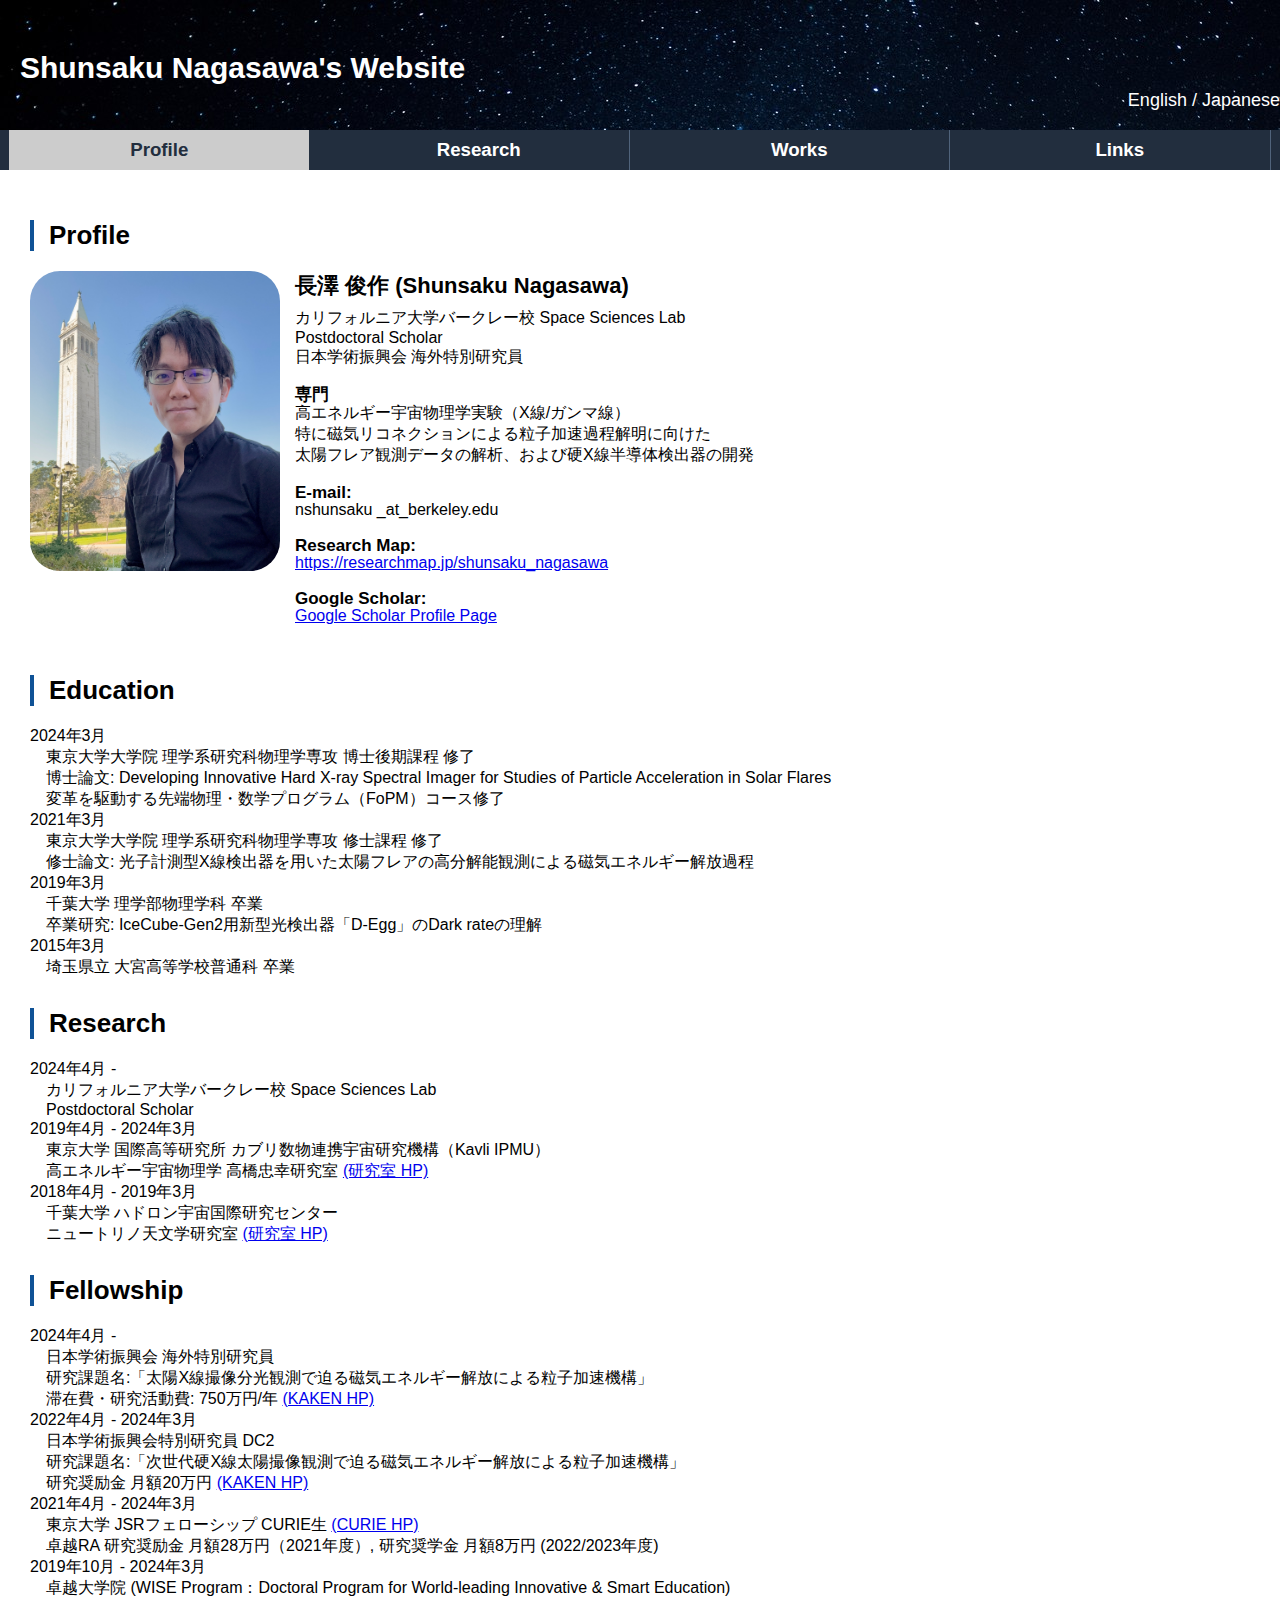
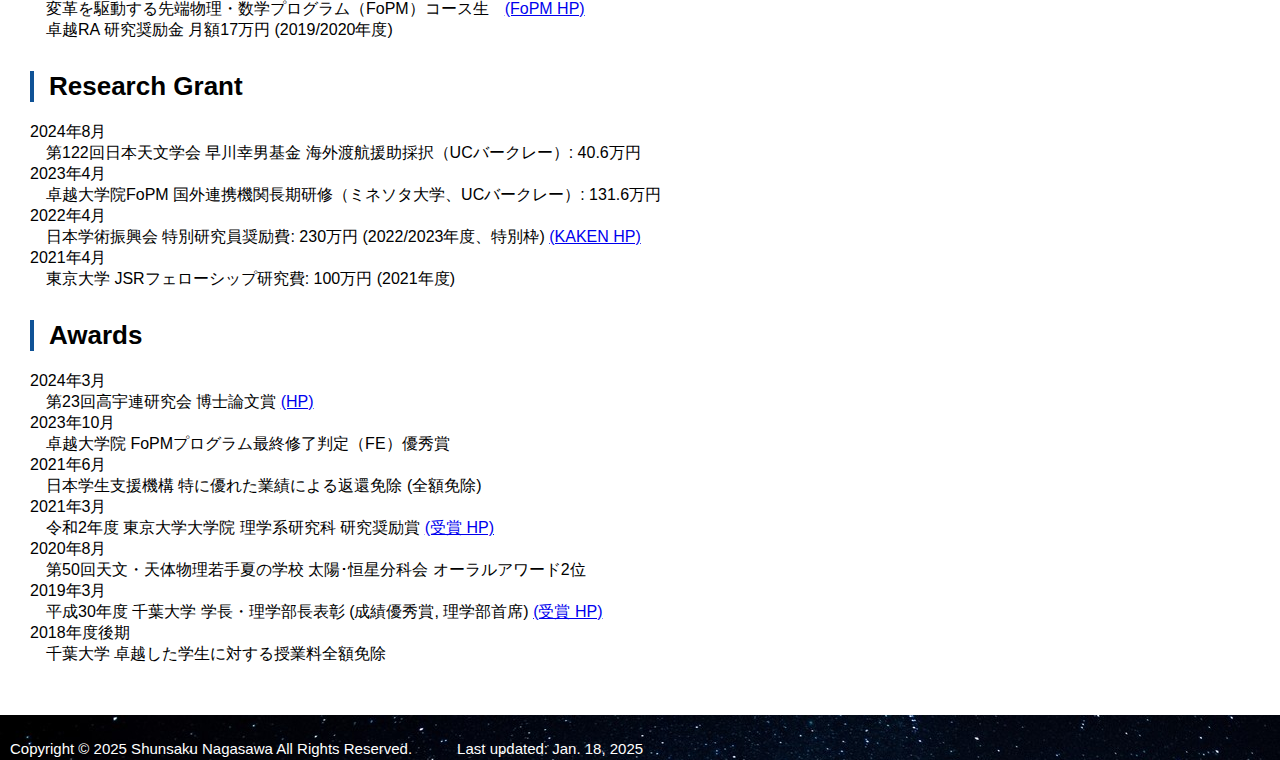
==== commit 56028086: "Update css" ====
--- a/index.html
+++ b/index.html
@@ -572,7 +572,7 @@
   <!-- </div> -->
 
   <footer class="bg">
-    <p><br>   Copyright ©︎ 2024 Shunsaku Nagasawa<br class="br-sp"/> All Rights Reserved.　　　Last updated: July 24, 2024<br></p>
+    <p><br>   Copyright ©︎ 2025 Shunsaku Nagasawa<br class="br-sp"/> All Rights Reserved.　　　Last updated: Jan. 18, 2025<br></p>
   </footer>
 </body>
 </html>
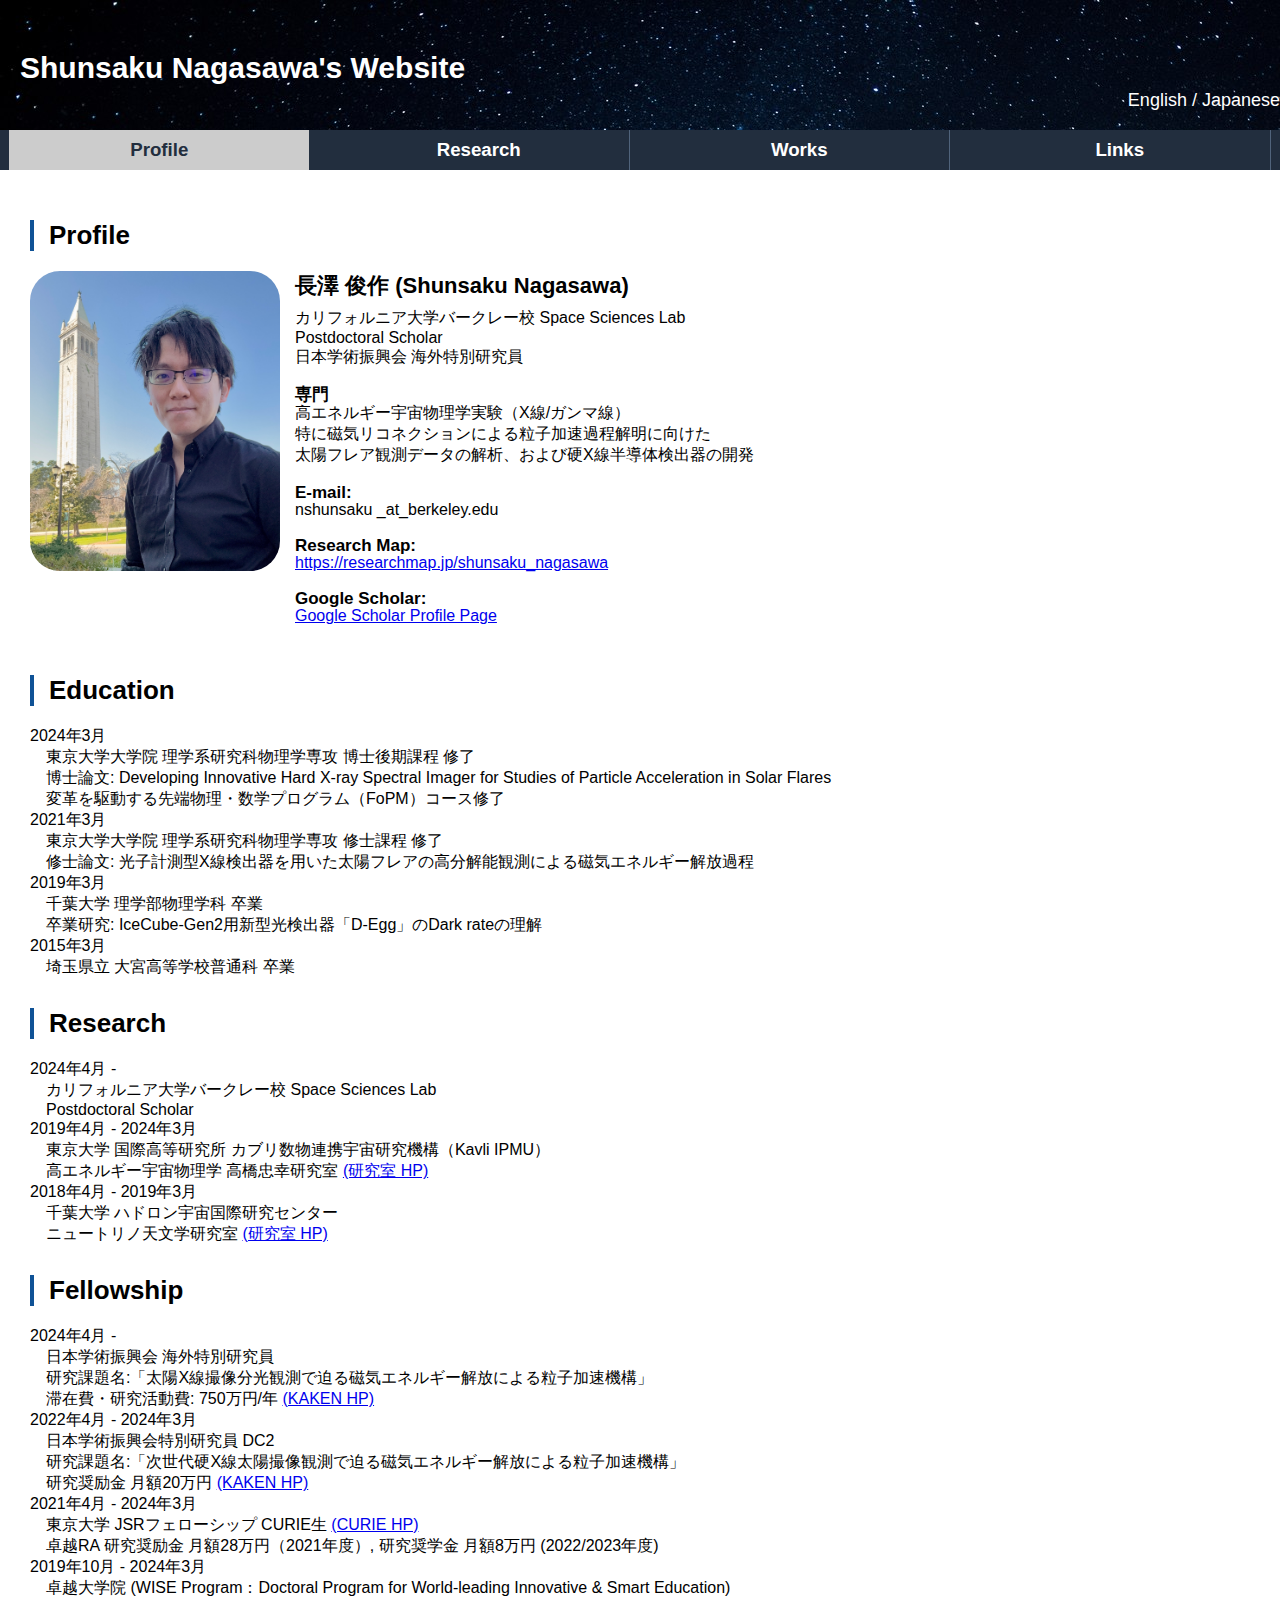
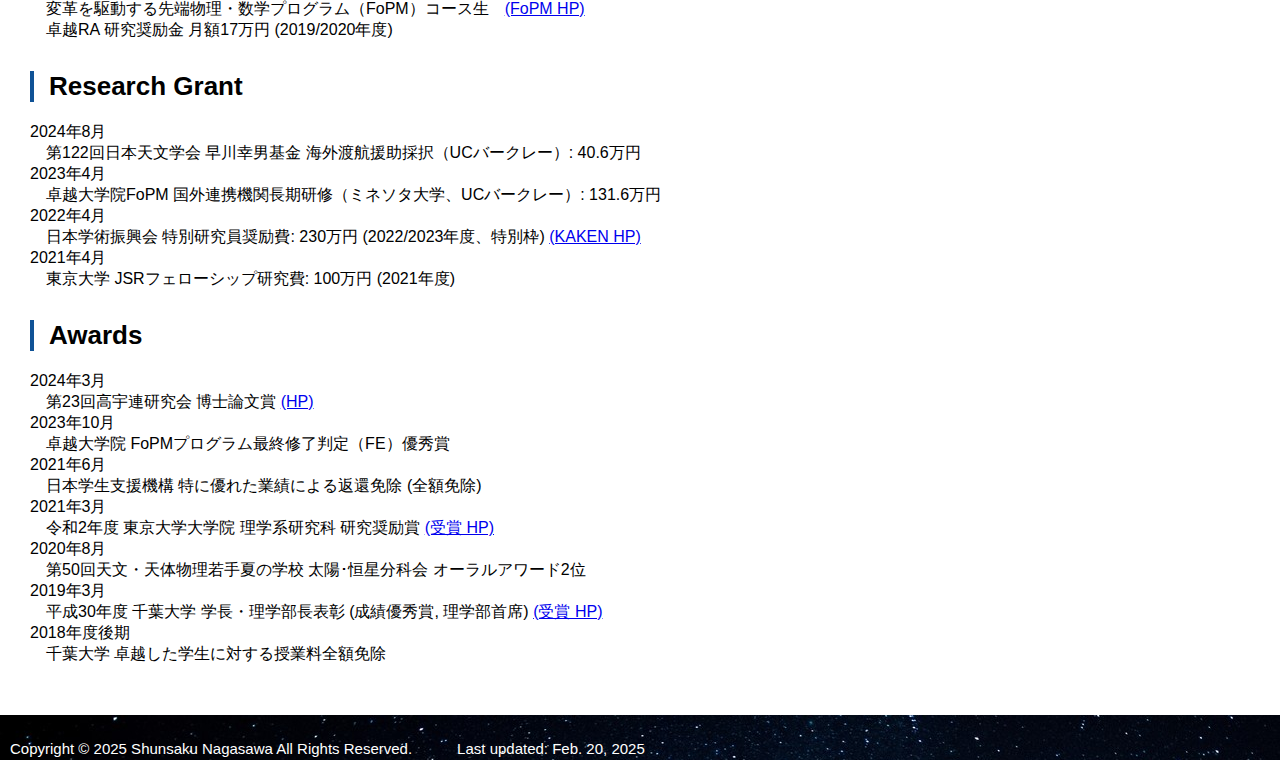
==== commit 6bc0a94e: "2025.02.20 Update presentation" ====
--- a/index.html
+++ b/index.html
@@ -211,6 +211,20 @@
         arXiv: <a href="https://arxiv.org/abs/2006.06174" target="_blank">https://arxiv.org/abs/2006.06174</a> <br>
         </li>
         <li>
+          H.Gulick, H.Yoneda, T.Takahashi, C.Chen, K.Nakazawa, <u>S.Nagasawa</u>, M.Ando, K.Okuma et al.<br>
+          "A study of afterglow signatures in NaI and CsI scintillator modules for the background and transient observer instrument on COSI"<br>
+          Nuclear Instruments and Methods in Physics Research Section B, Volume 561, 2025<br>
+          DOI: <a href="https://doi.org/10.1016/j.nimb.2025.165631" target="_blank">https://doi.org/10.1016/j.nimb.2025.165631</a> <br>
+          arXiv: <a href="https://doi.org/10.48550/arXiv.2501.16434" target="_blank">https://doi.org/10.48550/arXiv.2501.16434</a> <br>
+        </li>
+        <li>
+          N.Itoh, H.Allaire, T.Ikeda, <u>S.Nagasawa</u>, S.Okada, T.Takahashi et al.<br>
+          "The energy dependence of cluster size and its physical processes in the proton measurement with TimePix3 silicon detector"<br>
+          Nuclear Instruments and Methods in Physics Research Section A, Volume 1073, 2025<br>
+          DOI: <a href="https://doi.org/10.1016/j.nima.2025.170244" target="_blank">https://doi.org/10.1016/j.nima.2025.170244</a> <br>
+          arXiv: <a href="https://doi.org/10.48550/arXiv.2501.10964" target="_blank">https://doi.org/10.48550/arXiv.2501.10964</a> <br>
+        </li>
+        <li>
           T.Minami, M.Katsuragawa, <u>S.Nagasawa</u>, S.Takeda, S.Watanabe, Y.Tsuzuki, T.Takahashi<br>
           "2-mm-thick large-area CdTe double-sided strip detectors for high-resolution spectroscopic imaging of X-ray and gamma-ray with depth-of-interaction sensing"<br>
           Nuclear Instruments and Methods in Physics Research Section A, Volume 1059, 2024<br>
@@ -391,6 +405,10 @@
         </ol>
         <h4>国内会議（筆頭著者のみ）</h4>
         <ol>
+          <li><u>長澤俊作</u>, FOXSI-4 Team<br>
+            "First Direct Focusing Hard X-ray Imaging of M-Class Solar Flare with FOXSI-4 Sounding Rocket Experiment"<br>
+            2024年度 太陽研究者連絡会シンポジウム, JAXA宇宙科学研究所+オンライン開催, 2025年2月<br>
+          </li>
           <li><u>長澤俊作</u>, 高橋忠幸, 中澤知洋, Hannah Gulick, Claire
             Chen, 他COSI/BTOチーム<br>
             "MeVガンマ線観測衛星COSI搭載BTO検出器の信号処理システムの開発"<br>
@@ -509,6 +527,19 @@
              4PMセミナー研究紹介, オンライン開催, 2021年3月<br><br>
           </li>
         </ol>
+  
+        <h2>Academic Activities</h2>
+        <section>
+        <ol>
+          <li>
+            Career Seminar: Research Life at UC Berkeley: Sensing the Dynamic Universe with Rockets and Satellites<br>FoPM 2nd International Symposium, Feb. 19, 2025
+            <br>
+          </li>
+          <li>
+            2020年度 第50回 天文・天体物理若手夏の学校 観測機器分科会 座長団団長<br>天文･天体物理若手の会, Aug. 24-27, 2020
+            <br>
+          </li>
+       </ol>
       <h2>Outreach</h2>
       <section>
       <h4>出版物・解説</h4>
@@ -572,7 +603,7 @@
   <!-- </div> -->
 
   <footer class="bg">
-    <p><br>   Copyright ©︎ 2025 Shunsaku Nagasawa<br class="br-sp"/> All Rights Reserved.　　　Last updated: Jan. 18, 2025<br></p>
+    <p><br>   Copyright ©︎ 2025 Shunsaku Nagasawa<br class="br-sp"/> All Rights Reserved.　　　Last updated: Feb. 20, 2025<br></p>
   </footer>
 </body>
 </html>
